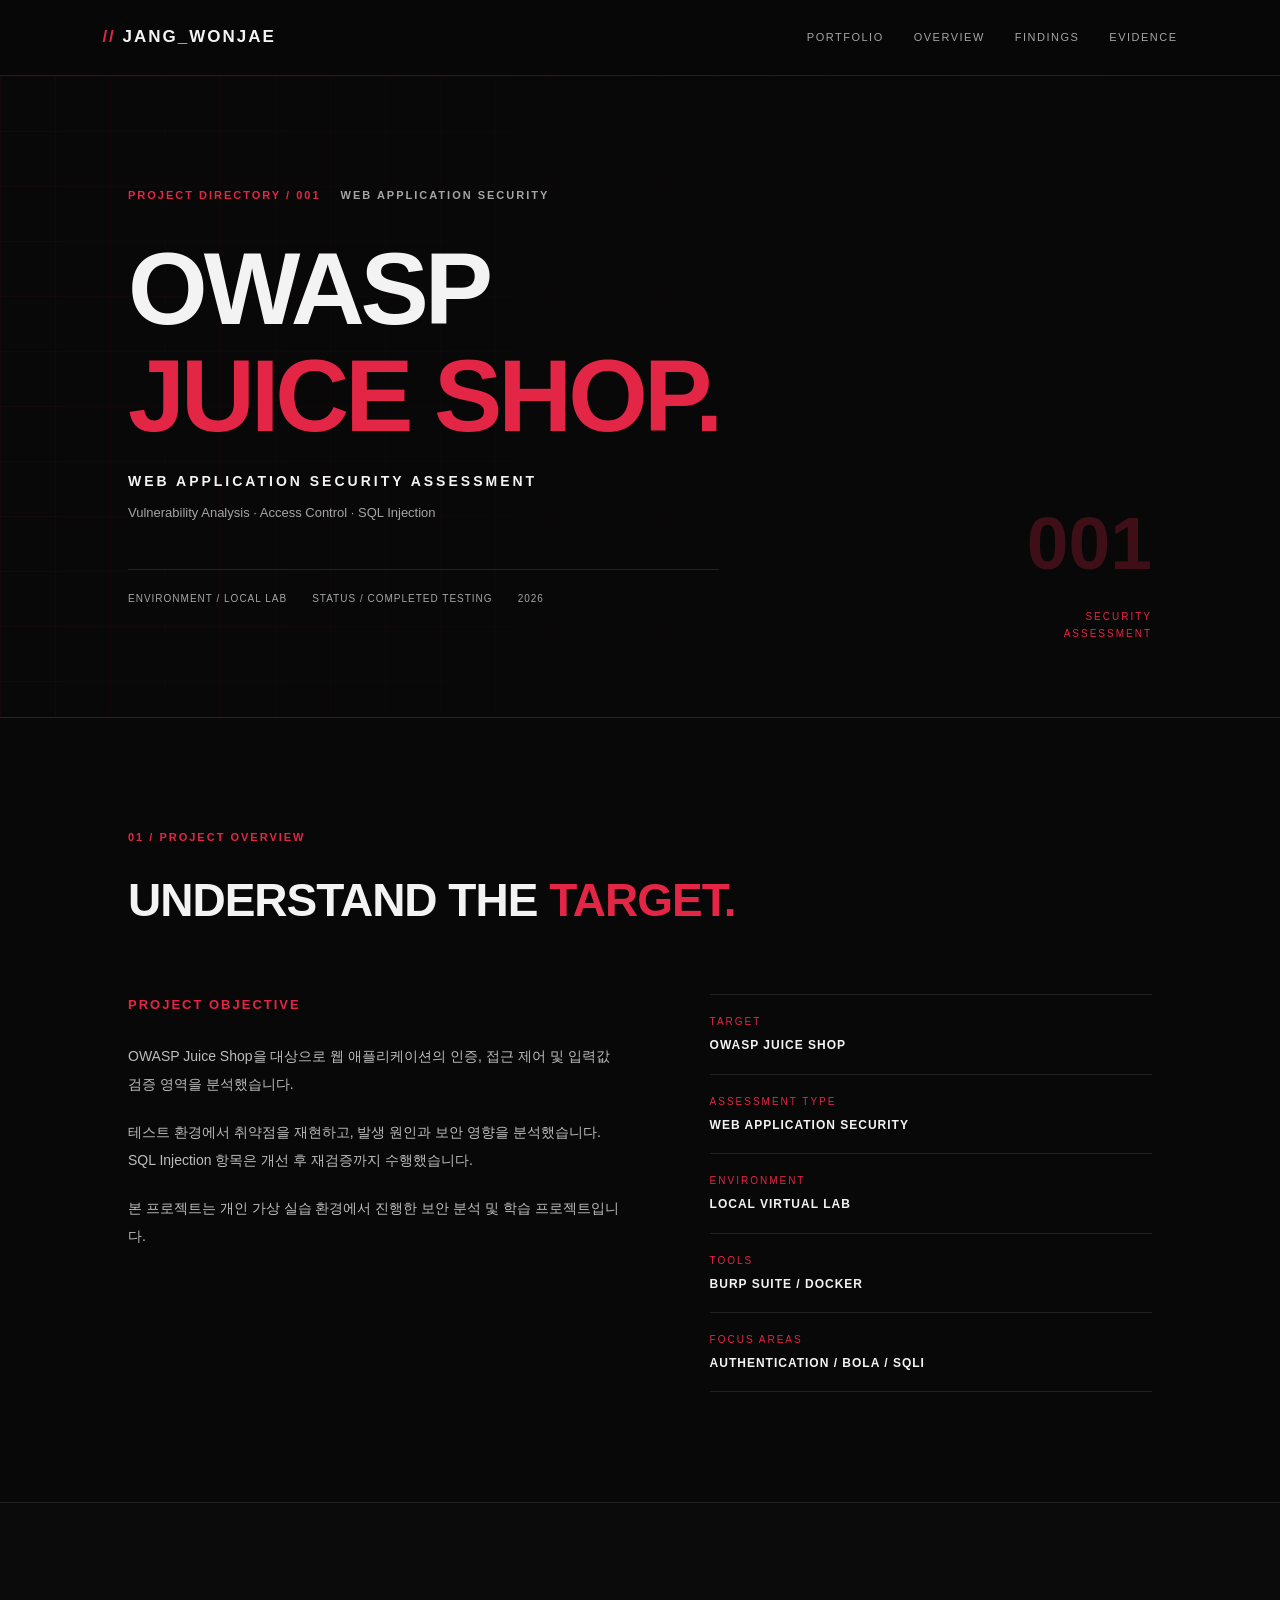
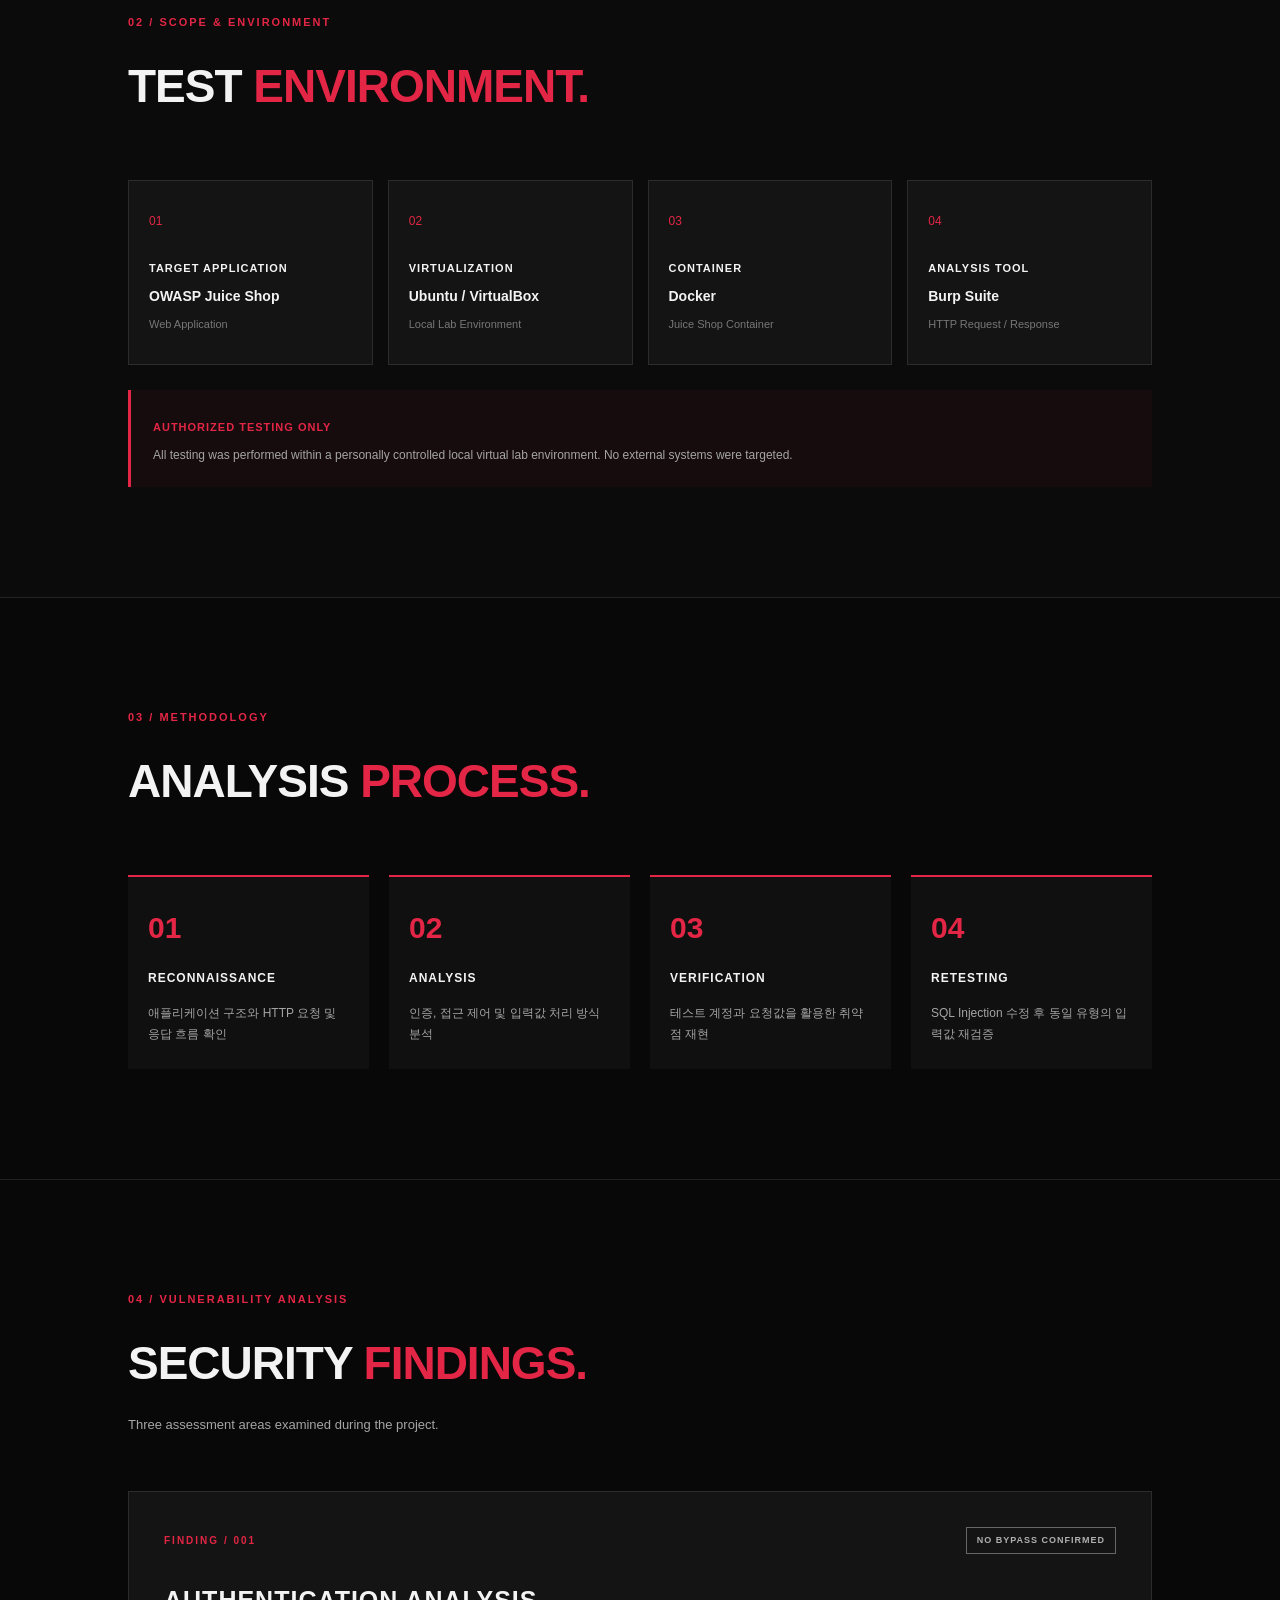
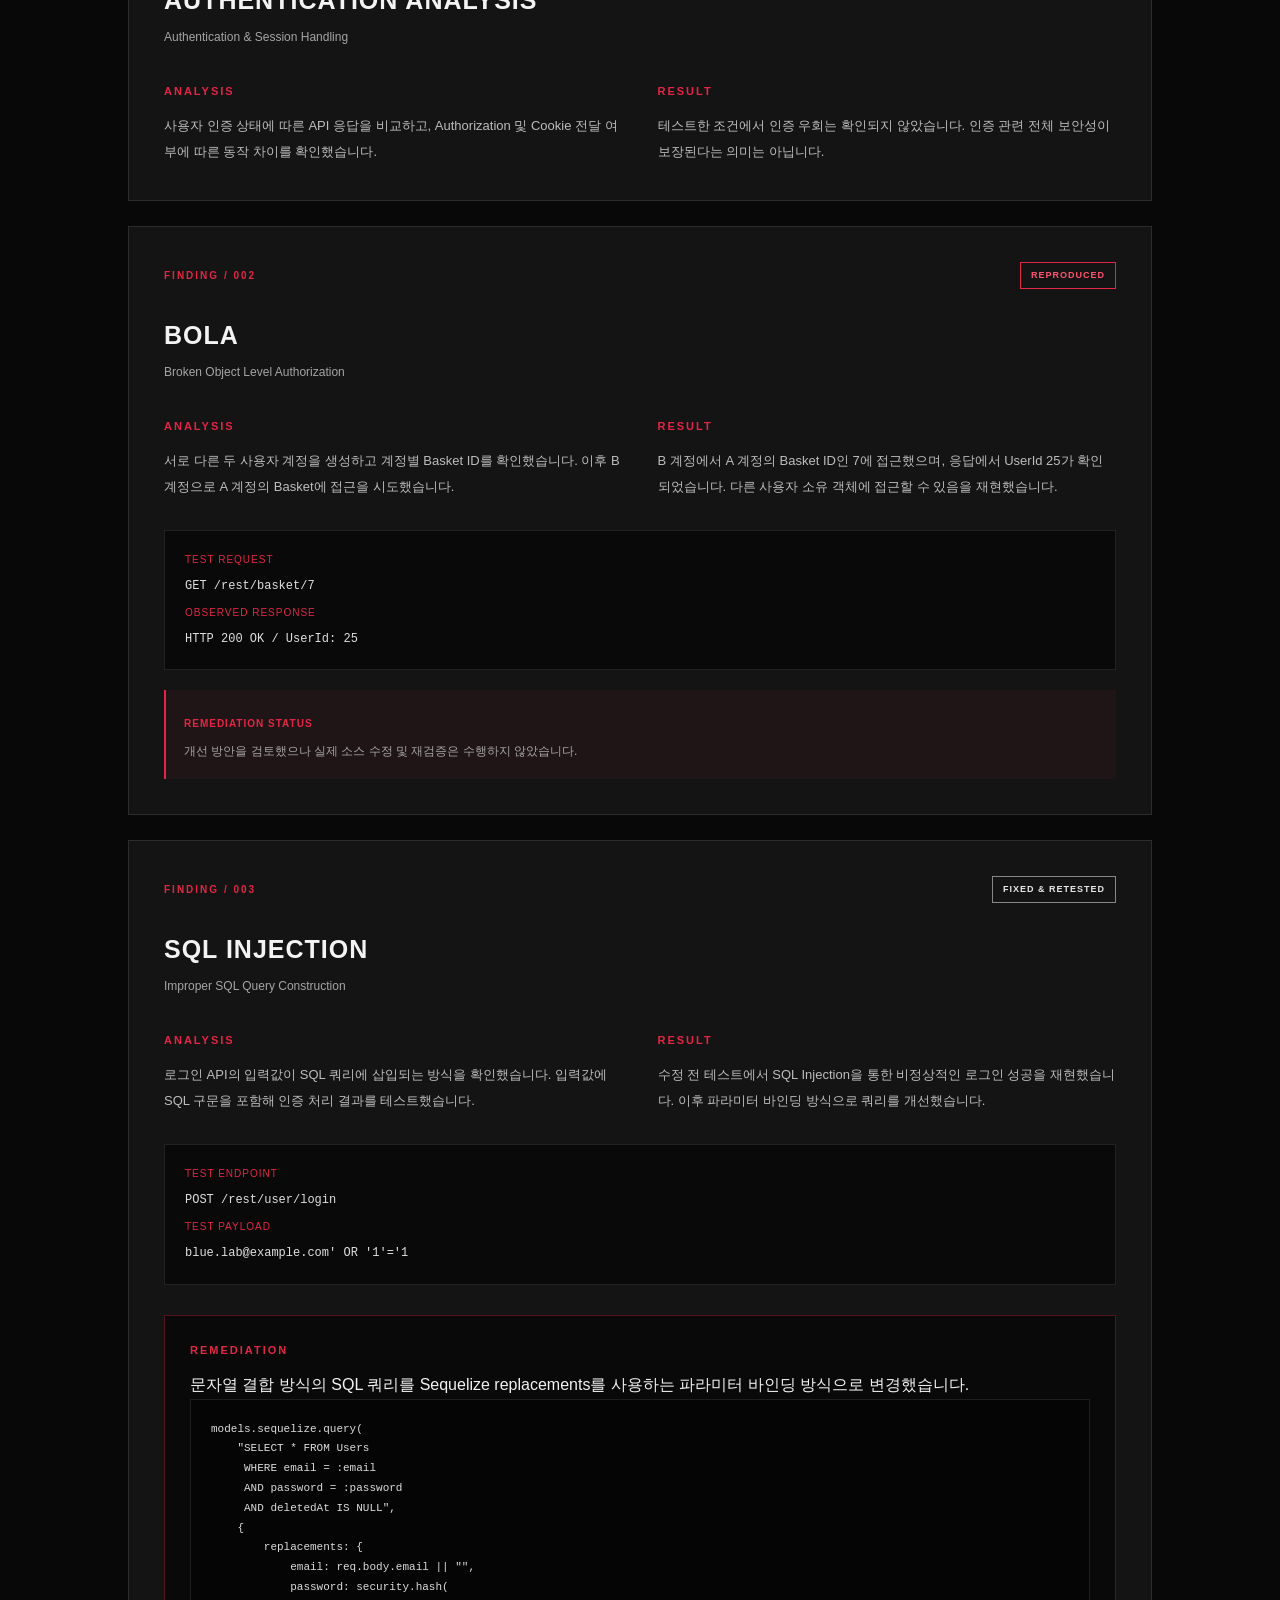
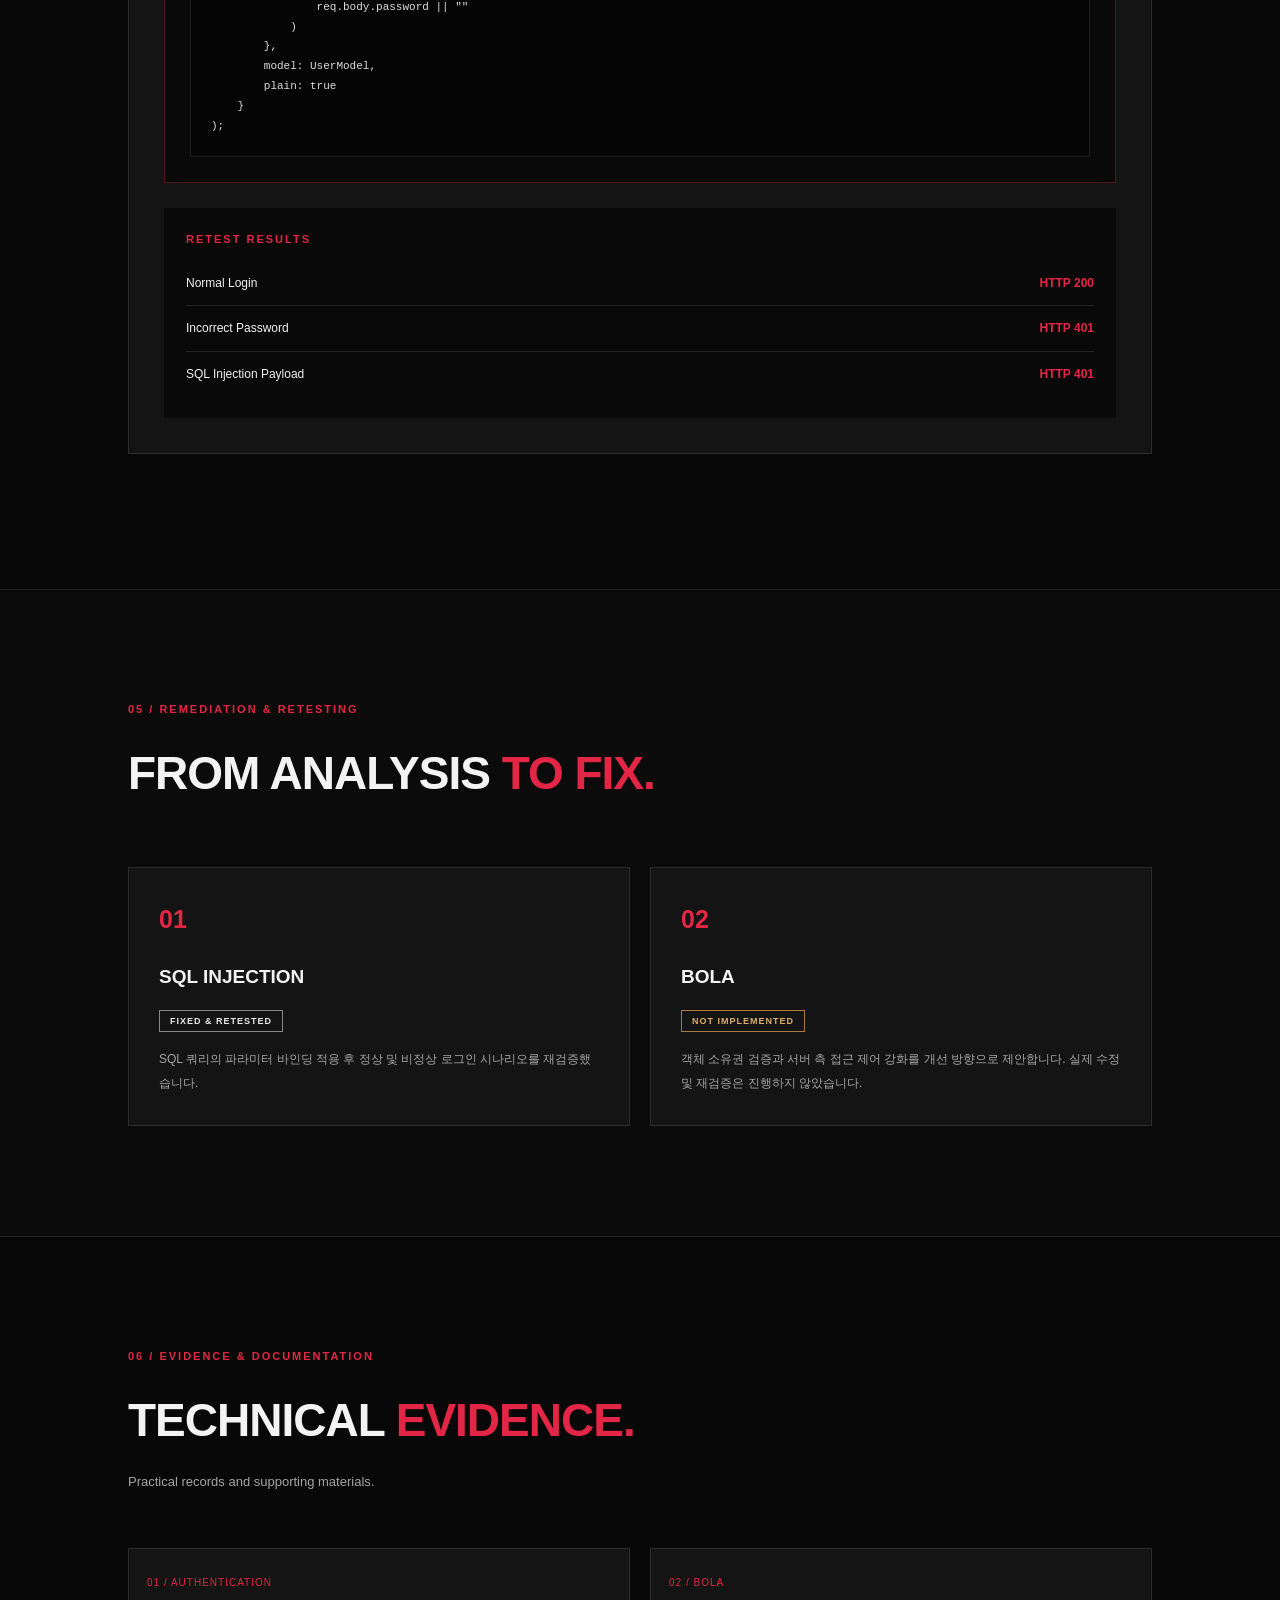
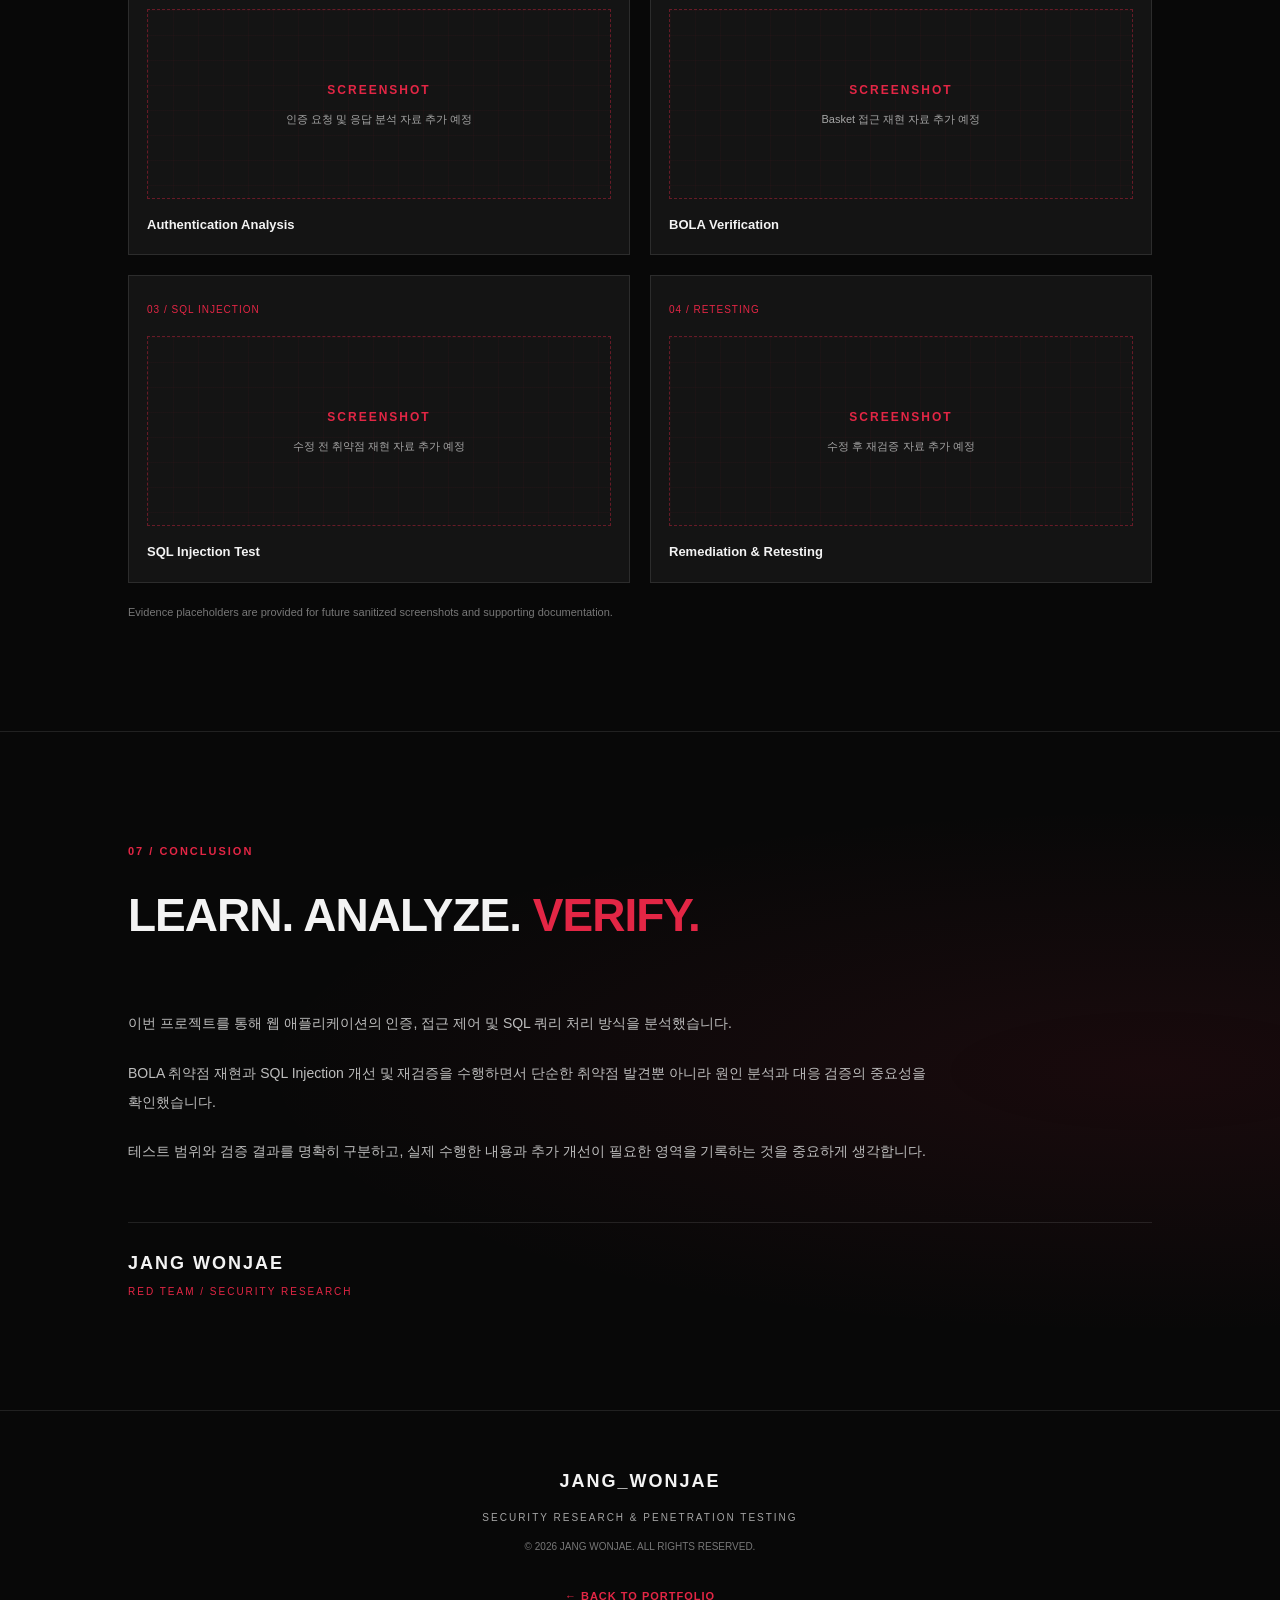
==== docs/projects/juice-shop/index.html @ c779caa0 "URL Edit" ====
<!DOCTYPE html>
<html lang="ko">
<head>
    <meta charset="UTF-8">
    <meta name="viewport" content="width=device-width, initial-scale=1.0">

    <meta name="description" content="OWASP Juice Shop Web Application Security Assessment - Jang Wonjae">
    <meta name="theme-color" content="#080808">

    <title>OWASP JUICE SHOP | PROJECT DETAILS</title>

    <link rel="stylesheet" href="style.css">
</head>

<body>

    <header class="project-header">
        <a href="../../index.html" class="logo">
            JANG_WONJAE
        </a>

        <nav class="project-nav">
            <a href="../../index.html">PORTFOLIO</a>
            <a href="#overview">OVERVIEW</a>
            <a href="#findings">FINDINGS</a>
            <a href="#evidence">EVIDENCE</a>
        </nav>
    </header>


    <main>

        <section class="project-hero">

            <div class="hero-background-grid"></div>

            <div class="project-hero-content">

                <p class="eyebrow">
                    PROJECT DIRECTORY / 001
                    <span>WEB APPLICATION SECURITY</span>
                </p>

                <h1>
                    OWASP<br>
                    <span>JUICE SHOP.</span>
                </h1>

                <p class="hero-description">
                    WEB APPLICATION SECURITY ASSESSMENT
                </p>

                <p class="hero-subdescription">
                    Vulnerability Analysis · Access Control · SQL Injection
                </p>

                <div class="hero-meta">
                    <span>ENVIRONMENT / LOCAL LAB</span>
                    <span>STATUS / COMPLETED TESTING</span>
                    <span>2026</span>
                </div>

            </div>

            <div class="hero-index">
                <span>001</span>
                <p>SECURITY<br>ASSESSMENT</p>
            </div>

        </section>

        <section id="overview" class="section">

            <div class="section-heading">
                <p class="section-label">01 / PROJECT OVERVIEW</p>
                <h2>
                    UNDERSTAND THE <span>TARGET.</span>
                </h2>
            </div>

            <div class="overview-layout">

                <div class="overview-description">

                    <h3>PROJECT OBJECTIVE</h3>

                    <p>
                        OWASP Juice Shop을 대상으로 웹 애플리케이션의
                        인증, 접근 제어 및 입력값 검증 영역을 분석했습니다.
                    </p>

                    <p>
                        테스트 환경에서 취약점을 재현하고,
                        발생 원인과 보안 영향을 분석했습니다.
                        SQL Injection 항목은 개선 후 재검증까지 수행했습니다.
                    </p>

                    <p>
                        본 프로젝트는 개인 가상 실습 환경에서 진행한
                        보안 분석 및 학습 프로젝트입니다.
                    </p>

                </div>


                <div class="overview-info">

                    <div class="info-item">
                        <span>TARGET</span>
                        <strong>OWASP JUICE SHOP</strong>
                    </div>

                    <div class="info-item">
                        <span>ASSESSMENT TYPE</span>
                        <strong>WEB APPLICATION SECURITY</strong>
                    </div>

                    <div class="info-item">
                        <span>ENVIRONMENT</span>
                        <strong>LOCAL VIRTUAL LAB</strong>
                    </div>

                    <div class="info-item">
                        <span>TOOLS</span>
                        <strong>BURP SUITE / DOCKER</strong>
                    </div>

                    <div class="info-item">
                        <span>FOCUS AREAS</span>
                        <strong>AUTHENTICATION / BOLA / SQLI</strong>
                    </div>

                </div>

            </div>

        </section>

        <section class="section scope-section">

            <div class="section-heading">
                <p class="section-label">02 / SCOPE & ENVIRONMENT</p>
                <h2>
                    TEST <span>ENVIRONMENT.</span>
                </h2>
            </div>

            <div class="environment-grid">

                <article class="environment-card">
                    <span class="card-number">01</span>
                    <h3>TARGET APPLICATION</h3>
                    <p>OWASP Juice Shop</p>
                    <span class="card-detail">Web Application</span>
                </article>

                <article class="environment-card">
                    <span class="card-number">02</span>
                    <h3>VIRTUALIZATION</h3>
                    <p>Ubuntu / VirtualBox</p>
                    <span class="card-detail">Local Lab Environment</span>
                </article>

                <article class="environment-card">
                    <span class="card-number">03</span>
                    <h3>CONTAINER</h3>
                    <p>Docker</p>
                    <span class="card-detail">Juice Shop Container</span>
                </article>

                <article class="environment-card">
                    <span class="card-number">04</span>
                    <h3>ANALYSIS TOOL</h3>
                    <p>Burp Suite</p>
                    <span class="card-detail">HTTP Request / Response</span>
                </article>

            </div>

            <div class="scope-notice">
                <span>AUTHORIZED TESTING ONLY</span>
                <p>
                    All testing was performed within a personally controlled
                    local virtual lab environment. No external systems were targeted.
                </p>
            </div>

        </section>

        <section class="section methodology-section">

            <div class="section-heading">
                <p class="section-label">03 / METHODOLOGY</p>
                <h2>
                    ANALYSIS <span>PROCESS.</span>
                </h2>
            </div>

            <div class="methodology-flow">

                <article class="method-step">
                    <span>01</span>
                    <h3>RECONNAISSANCE</h3>
                    <p>
                        애플리케이션 구조와 HTTP 요청 및 응답 흐름 확인
                    </p>
                </article>

                <article class="method-step">
                    <span>02</span>
                    <h3>ANALYSIS</h3>
                    <p>
                        인증, 접근 제어 및 입력값 처리 방식 분석
                    </p>
                </article>

                <article class="method-step">
                    <span>03</span>
                    <h3>VERIFICATION</h3>
                    <p>
                        테스트 계정과 요청값을 활용한 취약점 재현
                    </p>
                </article>

                <article class="method-step">
                    <span>04</span>
                    <h3>RETESTING</h3>
                    <p>
                        SQL Injection 수정 후 동일 유형의 입력값 재검증
                    </p>
                </article>

            </div>

        </section>

        <section id="findings" class="section findings-section">

            <div class="section-heading">
                <p class="section-label">04 / VULNERABILITY ANALYSIS</p>
                <h2>
                    SECURITY <span>FINDINGS.</span>
                </h2>

                <p>
                    Three assessment areas examined during the project.
                </p>
            </div>

            <article class="finding-card">

                <div class="finding-top">
                    <span class="finding-number">FINDING / 001</span>
                    <span class="status status-verified">
                        NO BYPASS CONFIRMED
                    </span>
                </div>

                <h3>AUTHENTICATION ANALYSIS</h3>

                <p class="finding-subtitle">
                    Authentication & Session Handling
                </p>

                <div class="finding-content">

                    <div>
                        <h4>ANALYSIS</h4>
                        <p>
                            사용자 인증 상태에 따른 API 응답을 비교하고,
                            Authorization 및 Cookie 전달 여부에 따른
                            동작 차이를 확인했습니다.
                        </p>
                    </div>

                    <div>
                        <h4>RESULT</h4>
                        <p>
                            테스트한 조건에서 인증 우회는 확인되지 않았습니다.
                            인증 관련 전체 보안성이 보장된다는 의미는 아닙니다.
                        </p>
                    </div>

                </div>

            </article>

            <article class="finding-card">

                <div class="finding-top">
                    <span class="finding-number">FINDING / 002</span>
                    <span class="status status-confirmed">
                        REPRODUCED
                    </span>
                </div>

                <h3>BOLA</h3>

                <p class="finding-subtitle">
                    Broken Object Level Authorization
                </p>

                <div class="finding-content">

                    <div>
                        <h4>ANALYSIS</h4>
                        <p>
                            서로 다른 두 사용자 계정을 생성하고
                            계정별 Basket ID를 확인했습니다.
                            이후 B 계정으로 A 계정의 Basket에 접근을 시도했습니다.
                        </p>
                    </div>

                    <div>
                        <h4>RESULT</h4>
                        <p>
                            B 계정에서 A 계정의 Basket ID인 7에 접근했으며,
                            응답에서 UserId 25가 확인되었습니다.
                            다른 사용자 소유 객체에 접근할 수 있음을 재현했습니다.
                        </p>
                    </div>

                </div>

                <div class="technical-detail">
                    <span>TEST REQUEST</span>
                    <code>GET /rest/basket/7</code>

                    <span>OBSERVED RESPONSE</span>
                    <code>HTTP 200 OK / UserId: 25</code>
                </div>

                <div class="finding-note">
                    <strong>REMEDIATION STATUS</strong>
                    <p>
                        개선 방안을 검토했으나 실제 소스 수정 및 재검증은
                        수행하지 않았습니다.
                    </p>
                </div>

            </article>

            <article class="finding-card">

                <div class="finding-top">
                    <span class="finding-number">FINDING / 003</span>
                    <span class="status status-fixed">
                        FIXED & RETESTED
                    </span>
                </div>

                <h3>SQL INJECTION</h3>

                <p class="finding-subtitle">
                    Improper SQL Query Construction
                </p>

                <div class="finding-content">

                    <div>
                        <h4>ANALYSIS</h4>
                        <p>
                            로그인 API의 입력값이 SQL 쿼리에 삽입되는
                            방식을 확인했습니다.
                            입력값에 SQL 구문을 포함해 인증 처리 결과를 테스트했습니다.
                        </p>
                    </div>

                    <div>
                        <h4>RESULT</h4>
                        <p>
                            수정 전 테스트에서 SQL Injection을 통한
                            비정상적인 로그인 성공을 재현했습니다.
                            이후 파라미터 바인딩 방식으로 쿼리를 개선했습니다.
                        </p>
                    </div>

                </div>

                <div class="technical-detail">
                    <span>TEST ENDPOINT</span>
                    <code>POST /rest/user/login</code>

                    <span>TEST PAYLOAD</span>
                    <code>blue.lab@example.com' OR '1'='1</code>
                </div>

                <div class="remediation-block">

                    <h4>REMEDIATION</h4>

                    <p>
                        문자열 결합 방식의 SQL 쿼리를
                        Sequelize replacements를 사용하는
                        파라미터 바인딩 방식으로 변경했습니다.
                    </p>

                    <pre><code>models.sequelize.query(
    "SELECT * FROM Users
     WHERE email = :email
     AND password = :password
     AND deletedAt IS NULL",
    {
        replacements: {
            email: req.body.email || "",
            password: security.hash(
                req.body.password || ""
            )
        },
        model: UserModel,
        plain: true
    }
);</code></pre>

                </div>

                <div class="retest-results">

                    <h4>RETEST RESULTS</h4>

                    <div class="result-row">
                        <span>Normal Login</span>
                        <strong>HTTP 200</strong>
                    </div>

                    <div class="result-row">
                        <span>Incorrect Password</span>
                        <strong>HTTP 401</strong>
                    </div>

                    <div class="result-row">
                        <span>SQL Injection Payload</span>
                        <strong>HTTP 401</strong>
                    </div>

                </div>

            </article>

        </section>

        <section class="section remediation-section">

            <div class="section-heading">
                <p class="section-label">05 / REMEDIATION & RETESTING</p>
                <h2>
                    FROM ANALYSIS <span>TO FIX.</span>
                </h2>
            </div>

            <div class="remediation-grid">

                <div class="remediation-item">
                    <span class="remediation-index">01</span>
                    <h3>SQL INJECTION</h3>
                    <span class="status status-fixed">
                        FIXED & RETESTED
                    </span>
                    <p>
                        SQL 쿼리의 파라미터 바인딩 적용 후
                        정상 및 비정상 로그인 시나리오를 재검증했습니다.
                    </p>
                </div>

                <div class="remediation-item">
                    <span class="remediation-index">02</span>
                    <h3>BOLA</h3>
                    <span class="status status-pending">
                        NOT IMPLEMENTED
                    </span>
                    <p>
                        객체 소유권 검증과 서버 측 접근 제어 강화를
                        개선 방향으로 제안합니다.
                        실제 수정 및 재검증은 진행하지 않았습니다.
                    </p>
                </div>

            </div>

        </section>

        <section id="evidence" class="section evidence-section">

            <div class="section-heading">
                <p class="section-label">06 / EVIDENCE & DOCUMENTATION</p>
                <h2>
                    TECHNICAL <span>EVIDENCE.</span>
                </h2>

                <p>
                    Practical records and supporting materials.
                </p>
            </div>

            <div class="evidence-grid">

                <article class="evidence-card">
                    <span>01 / AUTHENTICATION</span>
                    <div class="evidence-placeholder">
                        <span>SCREENSHOT</span>
                        <p>인증 요청 및 응답 분석 자료 추가 예정</p>
                    </div>
                    <h3>Authentication Analysis</h3>
                </article>

                <article class="evidence-card">
                    <span>02 / BOLA</span>
                    <div class="evidence-placeholder">
                        <span>SCREENSHOT</span>
                        <p>Basket 접근 재현 자료 추가 예정</p>
                    </div>
                    <h3>BOLA Verification</h3>
                </article>

                <article class="evidence-card">
                    <span>03 / SQL INJECTION</span>
                    <div class="evidence-placeholder">
                        <span>SCREENSHOT</span>
                        <p>수정 전 취약점 재현 자료 추가 예정</p>
                    </div>
                    <h3>SQL Injection Test</h3>
                </article>

                <article class="evidence-card">
                    <span>04 / RETESTING</span>
                    <div class="evidence-placeholder">
                        <span>SCREENSHOT</span>
                        <p>수정 후 재검증 자료 추가 예정</p>
                    </div>
                    <h3>Remediation & Retesting</h3>
                </article>

            </div>

            <p class="evidence-disclaimer">
                Evidence placeholders are provided for future sanitized
                screenshots and supporting documentation.
            </p>

        </section>

        <section class="section conclusion-section">

            <div class="section-heading">
                <p class="section-label">07 / CONCLUSION</p>
                <h2>
                    LEARN. ANALYZE. <span>VERIFY.</span>
                </h2>
            </div>

            <div class="conclusion-content">

                <p>
                    이번 프로젝트를 통해 웹 애플리케이션의 인증,
                    접근 제어 및 SQL 쿼리 처리 방식을 분석했습니다.
                </p>

                <p>
                    BOLA 취약점 재현과 SQL Injection 개선 및 재검증을
                    수행하면서 단순한 취약점 발견뿐 아니라
                    원인 분석과 대응 검증의 중요성을 확인했습니다.
                </p>

                <p>
                    테스트 범위와 검증 결과를 명확히 구분하고,
                    실제 수행한 내용과 추가 개선이 필요한 영역을
                    기록하는 것을 중요하게 생각합니다.
                </p>

            </div>

            <div class="conclusion-signature">
                <span>JANG WONJAE</span>
                <p>RED TEAM / SECURITY RESEARCH</p>
            </div>

        </section>

    </main>


    <footer class="project-footer">

        <a href="../../index.html" class="footer-logo">
            JANG_WONJAE
        </a>

        <p>
            SECURITY RESEARCH & PENETRATION TESTING
        </p>

        <span>
            © 2026 JANG WONJAE. ALL RIGHTS RESERVED.
        </span>

        <a href="../../index.html" class="back-link">
            ← BACK TO PORTFOLIO
        </a>

    </footer>

</body>
</html>
---- docs/projects/juice-shop/style.css ----
:root {
    --bg: #080808;
    --bg-soft: #101010;
    --bg-card: #141414;
    --red: #e32645;
    --red-dark: #94172d;
    --white: #f3f3f3;
    --silver: #a5a5a5;
    --muted: #777;
    --border: rgba(255,255,255,0.10);
    --red-border: rgba(227,38,69,0.35);
}

* {
    margin: 0;
    padding: 0;
    box-sizing: border-box;
}

html {
    scroll-behavior: smooth;
    scroll-padding-top: 90px;
}

body {
    background: var(--bg);
    color: var(--white);
    font-family: Arial, "Noto Sans KR", sans-serif;
    line-height: 1.7;
}

a {
    color: inherit;
    text-decoration: none;
}

::selection {
    background: var(--red);
    color: white;
}

.project-header {
    height: 76px;
    padding: 0 8%;
    display: flex;
    align-items: center;
    justify-content: space-between;
    background: rgba(8,8,8,0.95);
    border-bottom: 1px solid var(--border);
    position: sticky;
    top: 0;
    z-index: 100;
    backdrop-filter: blur(12px);
}

.logo,
.footer-logo {
    font-size: 17px;
    font-weight: 800;
    letter-spacing: 2px;
}

.logo::before {
    content: "// ";
    color: var(--red);
}

.project-nav {
    display: flex;
    gap: 30px;
}

.project-nav a {
    color: var(--silver);
    font-size: 11px;
    letter-spacing: 1.5px;
    transition: 0.3s;
}

.project-nav a:hover {
    color: var(--red);
}

.project-hero {
    min-height: 570px;
    padding: 110px 10%;
    position: relative;
    overflow: hidden;
    display: flex;
    align-items: center;
    border-bottom: 1px solid var(--red-border);
}

.hero-background-grid {
    position: absolute;
    inset: 0;
    background-image:
        linear-gradient(rgba(227,38,69,0.045) 1px, transparent 1px),
        linear-gradient(90deg, rgba(227,38,69,0.045) 1px, transparent 1px);
    background-size: 55px 55px;
    mask-image: linear-gradient(to right, black, transparent 90%);
}

.project-hero-content {
    position: relative;
    z-index: 2;
    max-width: 850px;
}

.eyebrow,
.section-label {
    color: var(--red);
    font-size: 11px;
    font-weight: 700;
    letter-spacing: 2px;
}

.eyebrow span {
    margin-left: 15px;
    color: var(--silver);
}

.project-hero h1 {
    font-size: clamp(52px, 8vw, 105px);
    line-height: 1.05;
    letter-spacing: -4px;
    margin: 30px 0 20px;
}

.project-hero h1 span,
.section-heading h2 span {
    color: var(--red);
}

.hero-description {
    font-size: 14px;
    letter-spacing: 3px;
    font-weight: 700;
}

.hero-subdescription {
    color: var(--silver);
    font-size: 13px;
    margin-top: 8px;
}

.hero-meta {
    display: flex;
    flex-wrap: wrap;
    gap: 25px;
    margin-top: 45px;
    padding-top: 20px;
    border-top: 1px solid var(--border);
}

.hero-meta span {
    color: var(--silver);
    font-size: 10px;
    letter-spacing: 1px;
}

.hero-index {
    position: absolute;
    right: 10%;
    bottom: 75px;
    text-align: right;
    color: var(--red);
}

.hero-index span {
    font-size: 75px;
    font-weight: 800;
    opacity: 0.25;
}

.hero-index p {
    font-size: 10px;
    letter-spacing: 2px;
}

.section {
    padding: 110px 10%;
    border-bottom: 1px solid var(--border);
}

.section-heading {
    margin-bottom: 55px;
}

.section-heading h2 {
    font-size: clamp(30px, 4vw, 46px);
    letter-spacing: -1px;
    margin-top: 15px;
}

.section-heading > p:last-child {
    color: var(--silver);
    font-size: 13px;
    margin-top: 12px;
}

.overview-layout {
    display: grid;
    grid-template-columns: 1fr 0.9fr;
    gap: 90px;
}

.overview-description h3 {
    color: var(--red);
    font-size: 13px;
    letter-spacing: 2px;
    margin-bottom: 25px;
}

.overview-description p {
    color: #bdbdbd;
    font-size: 14px;
    margin-bottom: 20px;
    line-height: 2;
}

.overview-info {
    border-top: 1px solid var(--border);
}

.info-item {
    padding: 18px 0;
    border-bottom: 1px solid var(--border);
    display: flex;
    flex-direction: column;
    gap: 5px;
}

.info-item span {
    color: var(--red);
    font-size: 10px;
    letter-spacing: 2px;
}

.info-item strong {
    font-size: 12px;
    letter-spacing: 1px;
}

/* ENVIRONMENT */

.scope-section {
    background: #0b0b0b;
}

.environment-grid {
    display: grid;
    grid-template-columns: repeat(4, 1fr);
    gap: 15px;
}

.environment-card {
    background: var(--bg-card);
    border: 1px solid var(--border);
    padding: 25px 20px;
    min-height: 185px;
    transition: 0.3s;
}

.environment-card:hover {
    border-color: var(--red);
    transform: translateY(-5px);
}

.card-number {
    color: var(--red);
    font-size: 12px;
}

.environment-card h3 {
    font-size: 11px;
    letter-spacing: 1px;
    margin: 25px 0 8px;
}

.environment-card p {
    font-size: 14px;
    font-weight: 700;
}

.card-detail {
    color: var(--muted);
    font-size: 11px;
}

.scope-notice {
    margin-top: 25px;
    padding: 22px;
    border-left: 3px solid var(--red);
    background: rgba(227,38,69,0.05);
}

.scope-notice span {
    color: var(--red);
    font-size: 11px;
    font-weight: 700;
    letter-spacing: 1px;
}

.scope-notice p {
    color: var(--silver);
    font-size: 12px;
    margin-top: 5px;
}

.methodology-flow {
    display: grid;
    grid-template-columns: repeat(4, 1fr);
    gap: 20px;
}

.method-step {
    padding: 25px 20px;
    border-top: 2px solid var(--red);
    background: var(--bg-soft);
}

.method-step > span {
    color: var(--red);
    font-size: 30px;
    font-weight: 800;
}

.method-step h3 {
    font-size: 12px;
    letter-spacing: 1px;
    margin: 15px 0;
}

.method-step p {
    color: var(--silver);
    font-size: 12px;
}

.finding-card {
    padding: 35px;
    margin-bottom: 25px;
    background: var(--bg-card);
    border: 1px solid var(--border);
    transition: 0.3s;
}

.finding-card:hover {
    border-color: var(--red-border);
}

.finding-top {
    display: flex;
    justify-content: space-between;
    align-items: center;
    flex-wrap: wrap;
    gap: 12px;
}

.finding-number {
    color: var(--red);
    font-size: 10px;
    letter-spacing: 2px;
    font-weight: 700;
}

.status {
    font-size: 9px;
    font-weight: 700;
    padding: 5px 10px;
    border: 1px solid;
    letter-spacing: 1px;
}

.status-verified {
    color: #b0b0b0;
    border-color: #666;
}

.status-confirmed {
    color: #ff536d;
    border-color: var(--red);
}

.status-fixed {
    color: #e7e7e7;
    border-color: #888;
}

.status-pending {
    color: #e0ad67;
    border-color: #a77b3d;
}

.finding-card h3 {
    font-size: 25px;
    margin-top: 25px;
    letter-spacing: 1px;
}

.finding-subtitle {
    color: var(--silver);
    font-size: 12px;
    margin-top: 5px;
}

.finding-content {
    display: grid;
    grid-template-columns: 1fr 1fr;
    gap: 35px;
    margin-top: 35px;
}

.finding-content h4,
.remediation-block h4,
.retest-results h4 {
    color: var(--red);
    font-size: 11px;
    letter-spacing: 2px;
    margin-bottom: 12px;
}

.finding-content p {
    color: #bdbdbd;
    font-size: 13px;
    line-height: 2;
}

.technical-detail {
    margin-top: 30px;
    padding: 20px;
    background: #090909;
    border: 1px solid var(--border);
    display: grid;
    gap: 8px;
}

.technical-detail span {
    color: var(--red);
    font-size: 10px;
    letter-spacing: 1px;
}

.technical-detail code {
    color: #e0e0e0;
    font-size: 12px;
    overflow-wrap: anywhere;
}

.finding-note {
    margin-top: 20px;
    padding: 18px;
    border-left: 2px solid var(--red);
    background: rgba(227,38,69,0.05);
}

.finding-note strong {
    color: var(--red);
    font-size: 10px;
    letter-spacing: 1px;
}

.finding-note p {
    color: var(--silver);
    font-size: 12px;
    margin-top: 5px;
}

/* REMEDIATION */

.remediation-section {
    background: #0b0b0b;
}

.remediation-grid {
    display: grid;
    grid-template-columns: 1fr 1fr;
    gap: 20px;
}

.remediation-item {
    padding: 30px;
    background: var(--bg-card);
    border: 1px solid var(--border);
}

.remediation-index {
    color: var(--red);
    font-size: 25px;
    font-weight: 800;
}

.remediation-item h3 {
    font-size: 19px;
    margin: 20px 0 12px;
}

.remediation-item p {
    color: var(--silver);
    font-size: 12px;
    margin-top: 15px;
    line-height: 2;
}

.remediation-block {
    margin-top: 30px;
    padding: 25px;
    background: #090909;
    border: 1px solid var(--red-border);
}

.remediation-block pre {
    padding: 20px;
    overflow-x: auto;
    background: #050505;
    border: 1px solid var(--border);
    color: #ddd;
    font-size: 11px;
    line-height: 1.8;
}

.retest-results {
    margin-top: 25px;
    padding: 22px;
    background: #090909;
}

.result-row {
    display: flex;
    justify-content: space-between;
    padding: 12px 0;
    border-bottom: 1px solid var(--border);
    font-size: 12px;
}

.result-row:last-child {
    border-bottom: none;
}

.result-row strong {
    color: var(--red);
}

.evidence-grid {
    display: grid;
    grid-template-columns: repeat(2, 1fr);
    gap: 20px;
}

.evidence-card {
    padding: 18px;
    background: var(--bg-card);
    border: 1px solid var(--border);
}

.evidence-card > span {
    color: var(--red);
    font-size: 10px;
    letter-spacing: 1px;
}

.evidence-placeholder {
    min-height: 190px;
    margin: 15px 0;
    border: 1px dashed rgba(227,38,69,0.4);
    background:
        linear-gradient(rgba(227,38,69,0.035) 1px, transparent 1px),
        linear-gradient(90deg, rgba(227,38,69,0.035) 1px, transparent 1px);
    background-size: 25px 25px;
    display: flex;
    flex-direction: column;
    justify-content: center;
    align-items: center;
    text-align: center;
}

.evidence-placeholder span {
    color: var(--red);
    font-size: 12px;
    font-weight: 800;
    letter-spacing: 2px;
}

.evidence-placeholder p {
    color: var(--silver);
    font-size: 11px;
    margin-top: 10px;
}

.evidence-card h3 {
    font-size: 13px;
}

.evidence-disclaimer {
    color: var(--muted);
    font-size: 11px;
    margin-top: 20px;
}

.conclusion-section {
    background:
        radial-gradient(ellipse at 90% 50%, rgba(227,38,69,0.08), transparent 55%),
        var(--bg);
}

.conclusion-content {
    max-width: 800px;
}

.conclusion-content p {
    color: #bdbdbd;
    font-size: 14px;
    line-height: 2.1;
    margin-bottom: 20px;
}

.conclusion-signature {
    margin-top: 55px;
    padding-top: 25px;
    border-top: 1px solid var(--border);
}

.conclusion-signature span {
    font-size: 18px;
    font-weight: 800;
    letter-spacing: 2px;
}

.conclusion-signature p {
    color: var(--red);
    font-size: 10px;
    letter-spacing: 2px;
    margin-top: 5px;
}

.project-footer {
    padding: 55px 10%;
    display: flex;
    flex-direction: column;
    align-items: center;
    text-align: center;
    gap: 12px;
}

.footer-logo {
    font-size: 18px;
}

.project-footer > p {
    color: var(--silver);
    font-size: 10px;
    letter-spacing: 2px;
}

.project-footer > span {
    color: var(--muted);
    font-size: 10px;
}

.back-link {
    color: var(--red);
    font-size: 11px;
    font-weight: 700;
    letter-spacing: 1px;
    margin-top: 20px;
    transition: 0.3s;
}

.back-link:hover {
    letter-spacing: 2px;
}

@media (max-width: 900px) {

    .section {
        padding: 85px 6%;
    }

    .project-header {
        padding: 0 6%;
    }

    .project-nav {
        gap: 15px;
    }

    .overview-layout {
        grid-template-columns: 1fr;
        gap: 40px;
    }

    .environment-grid,
    .methodology-flow {
        grid-template-columns: repeat(2, 1fr);
    }

    .project-hero {
        padding: 100px 7%;
    }

    .hero-index {
        right: 7%;
    }

}

@media (max-width: 600px) {

    .project-header {
        height: auto;
        min-height: 70px;
        padding: 15px 5%;
        flex-direction: column;
        gap: 12px;
    }

    .project-nav {
        width: 100%;
        justify-content: center;
        gap: 15px;
        flex-wrap: wrap;
    }

    .project-nav a {
        font-size: 9px;
    }

    .project-hero {
        min-height: 490px;
        padding: 80px 7%;
    }

    .project-hero h1 {
        font-size: 55px;
        letter-spacing: -2px;
    }

    .eyebrow {
        font-size: 9px;
    }

    .eyebrow span {
        display: block;
        margin: 5px 0 0;
    }

    .hero-meta {
        flex-direction: column;
        gap: 8px;
    }

    .hero-index {
        display: none;
    }

    .section {
        padding: 75px 6%;
    }

    .section-heading h2 {
        font-size: 29px;
    }

    .environment-grid,
    .methodology-flow,
    .finding-content,
    .remediation-grid,
    .evidence-grid {
        grid-template-columns: 1fr;
    }

    .finding-card {
        padding: 22px;
    }

    .finding-card h3 {
        font-size: 21px;
    }

    .technical-detail {
        padding: 15px;
    }

    .remediation-block {
        padding: 15px;
    }

    .remediation-block pre {
        font-size: 10px;
        padding: 12px;
    }

    .project-footer {
        padding: 45px 6%;
    }

}
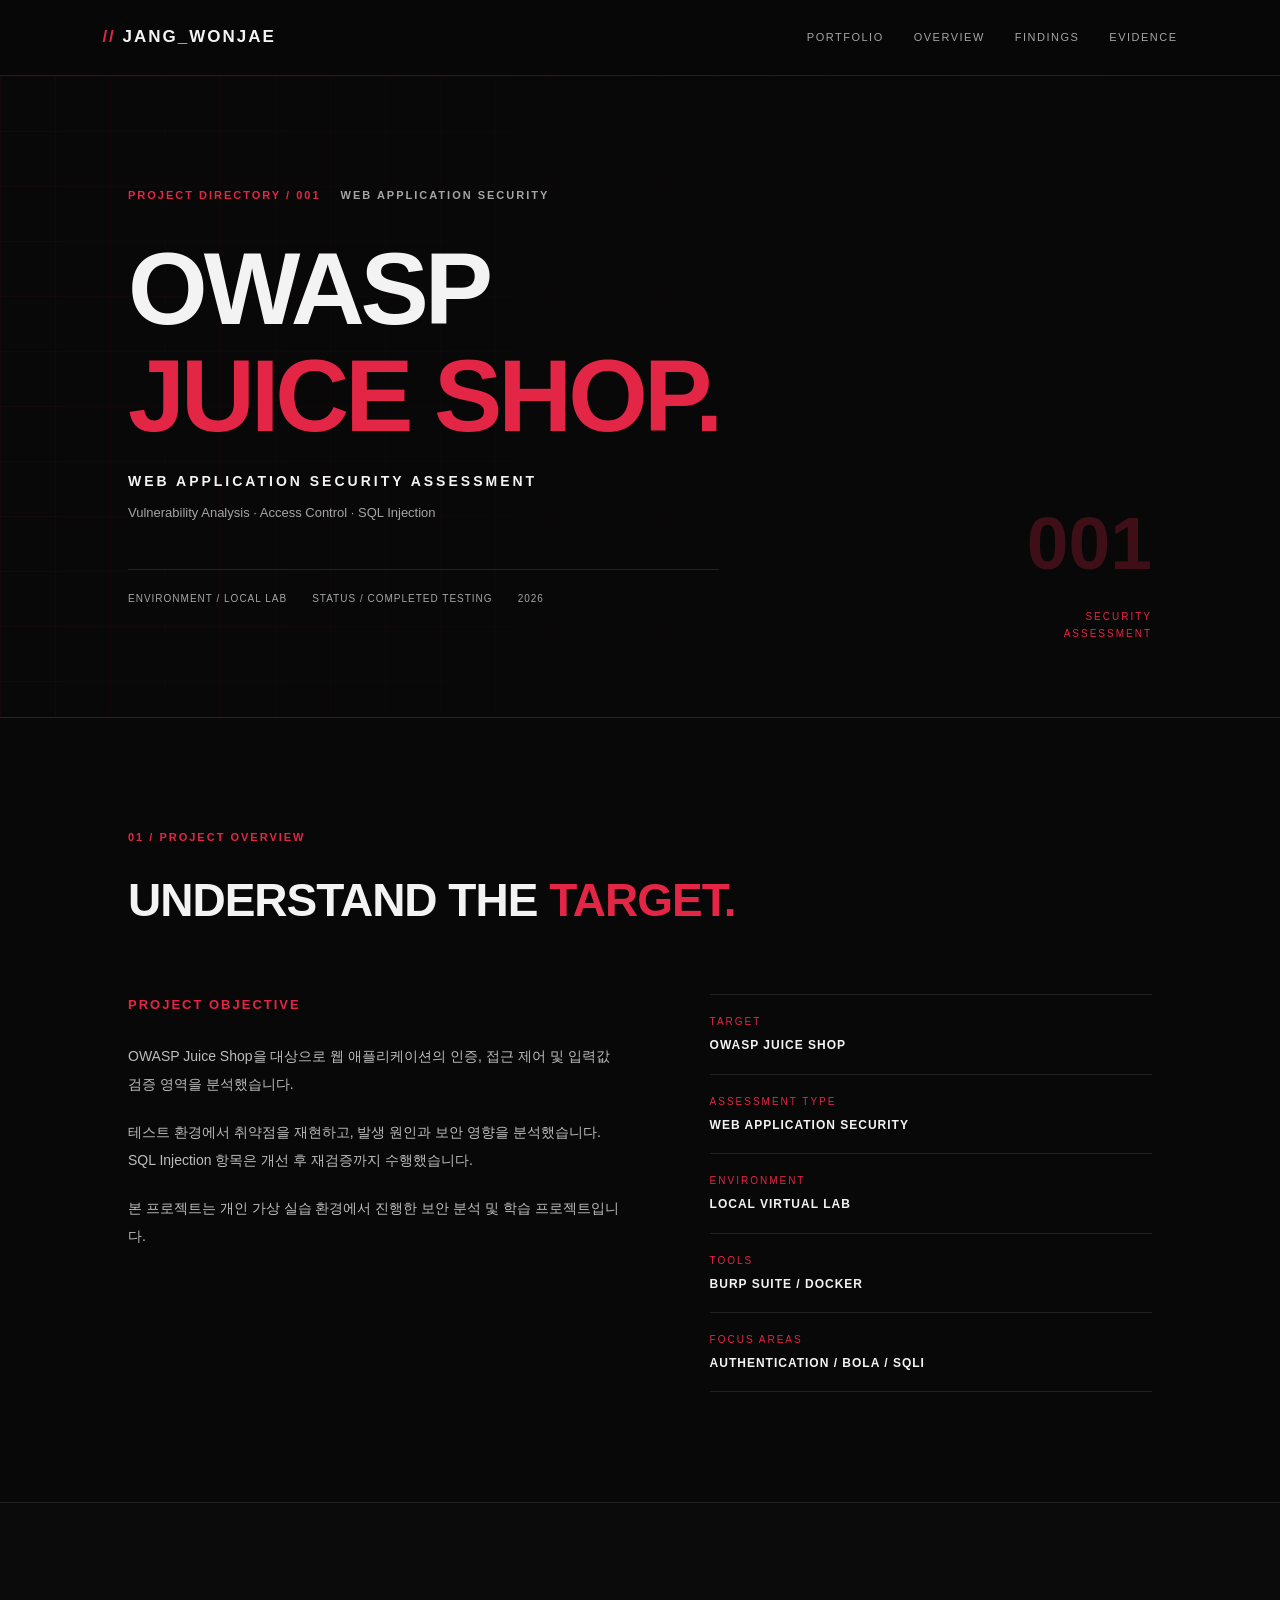
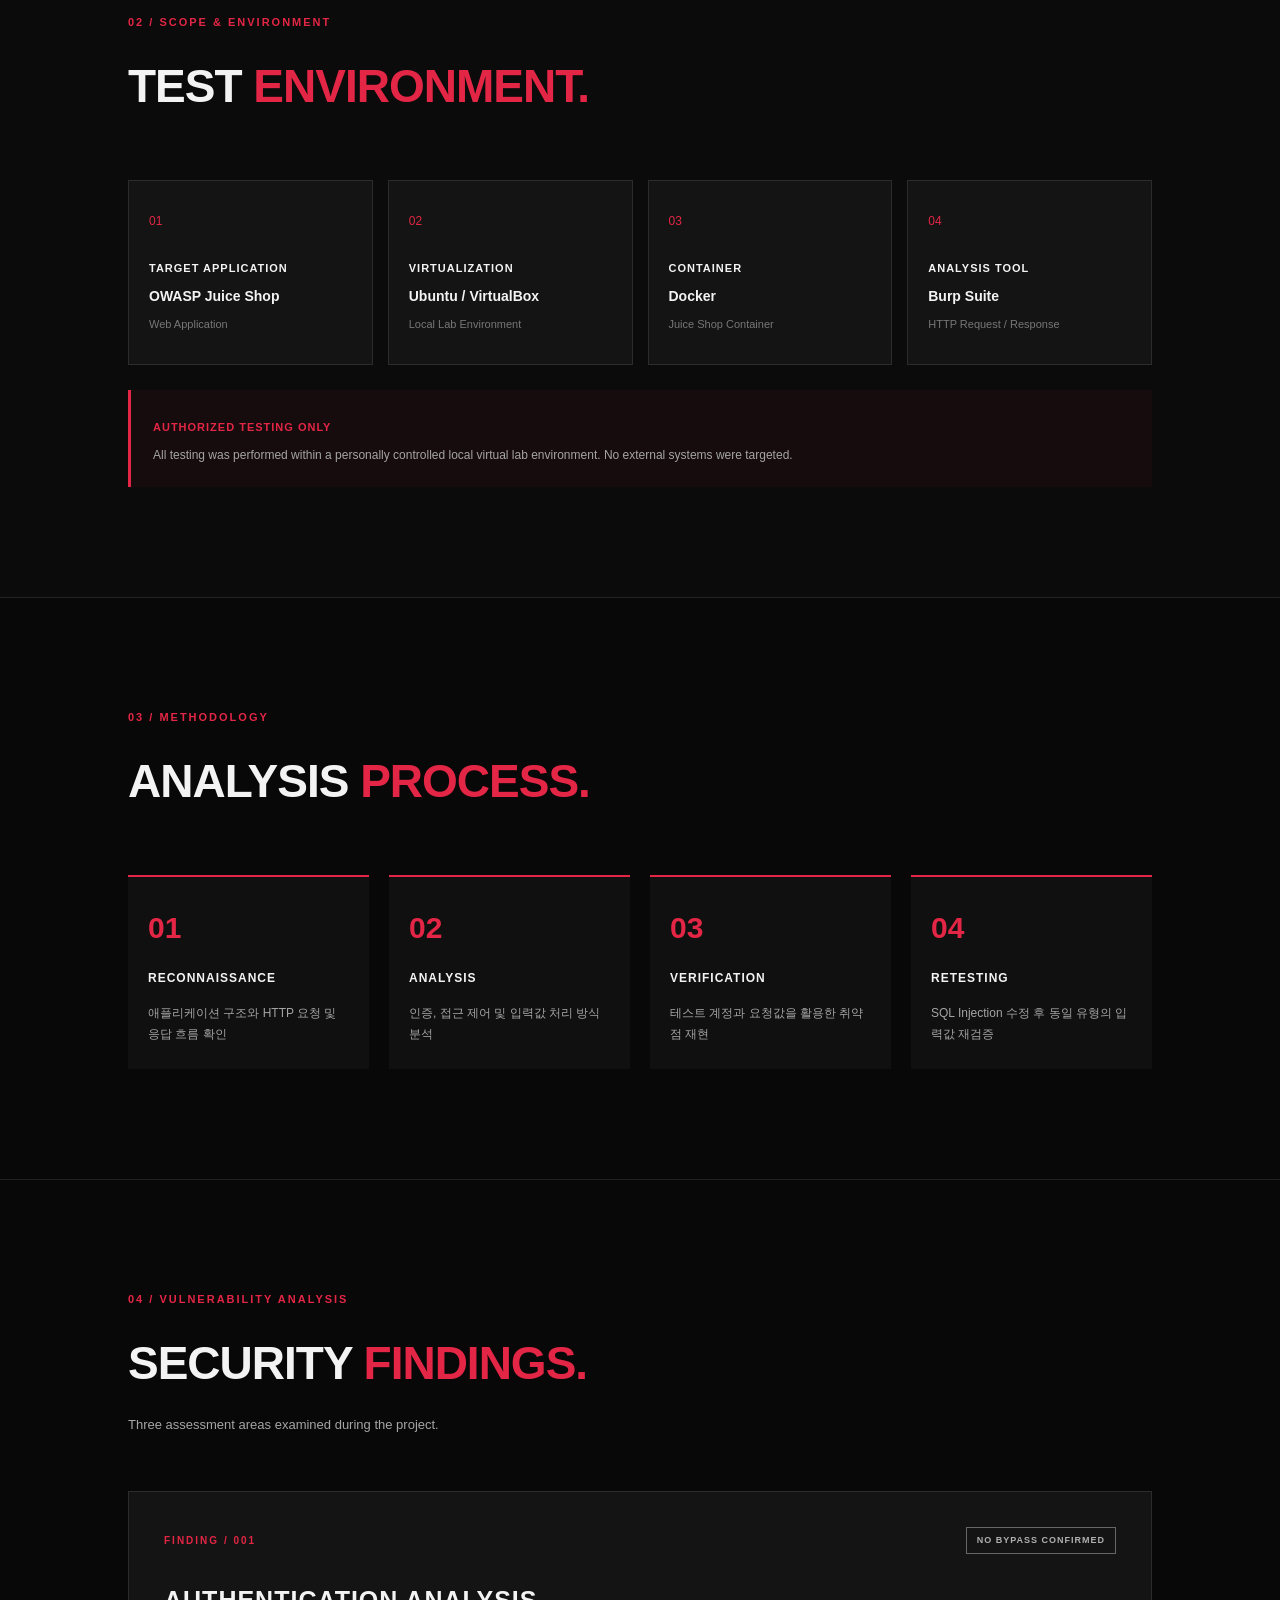
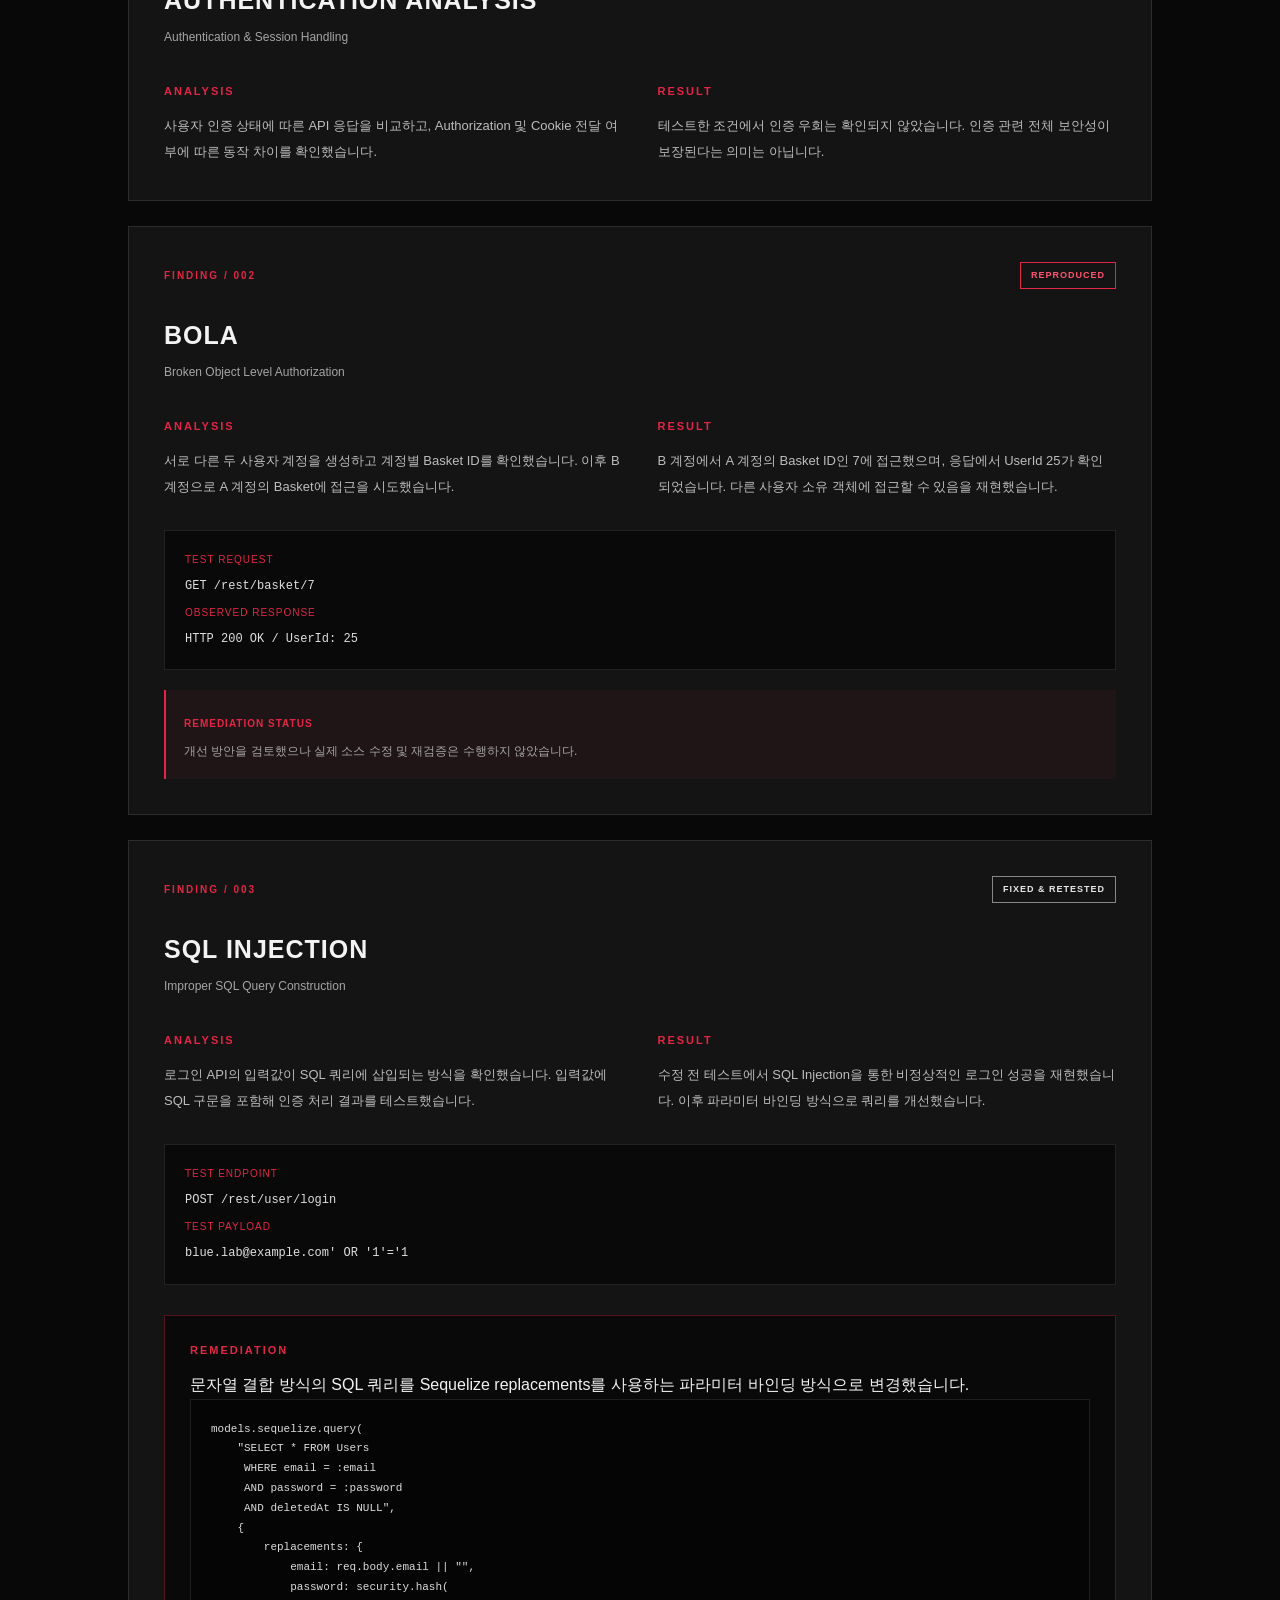
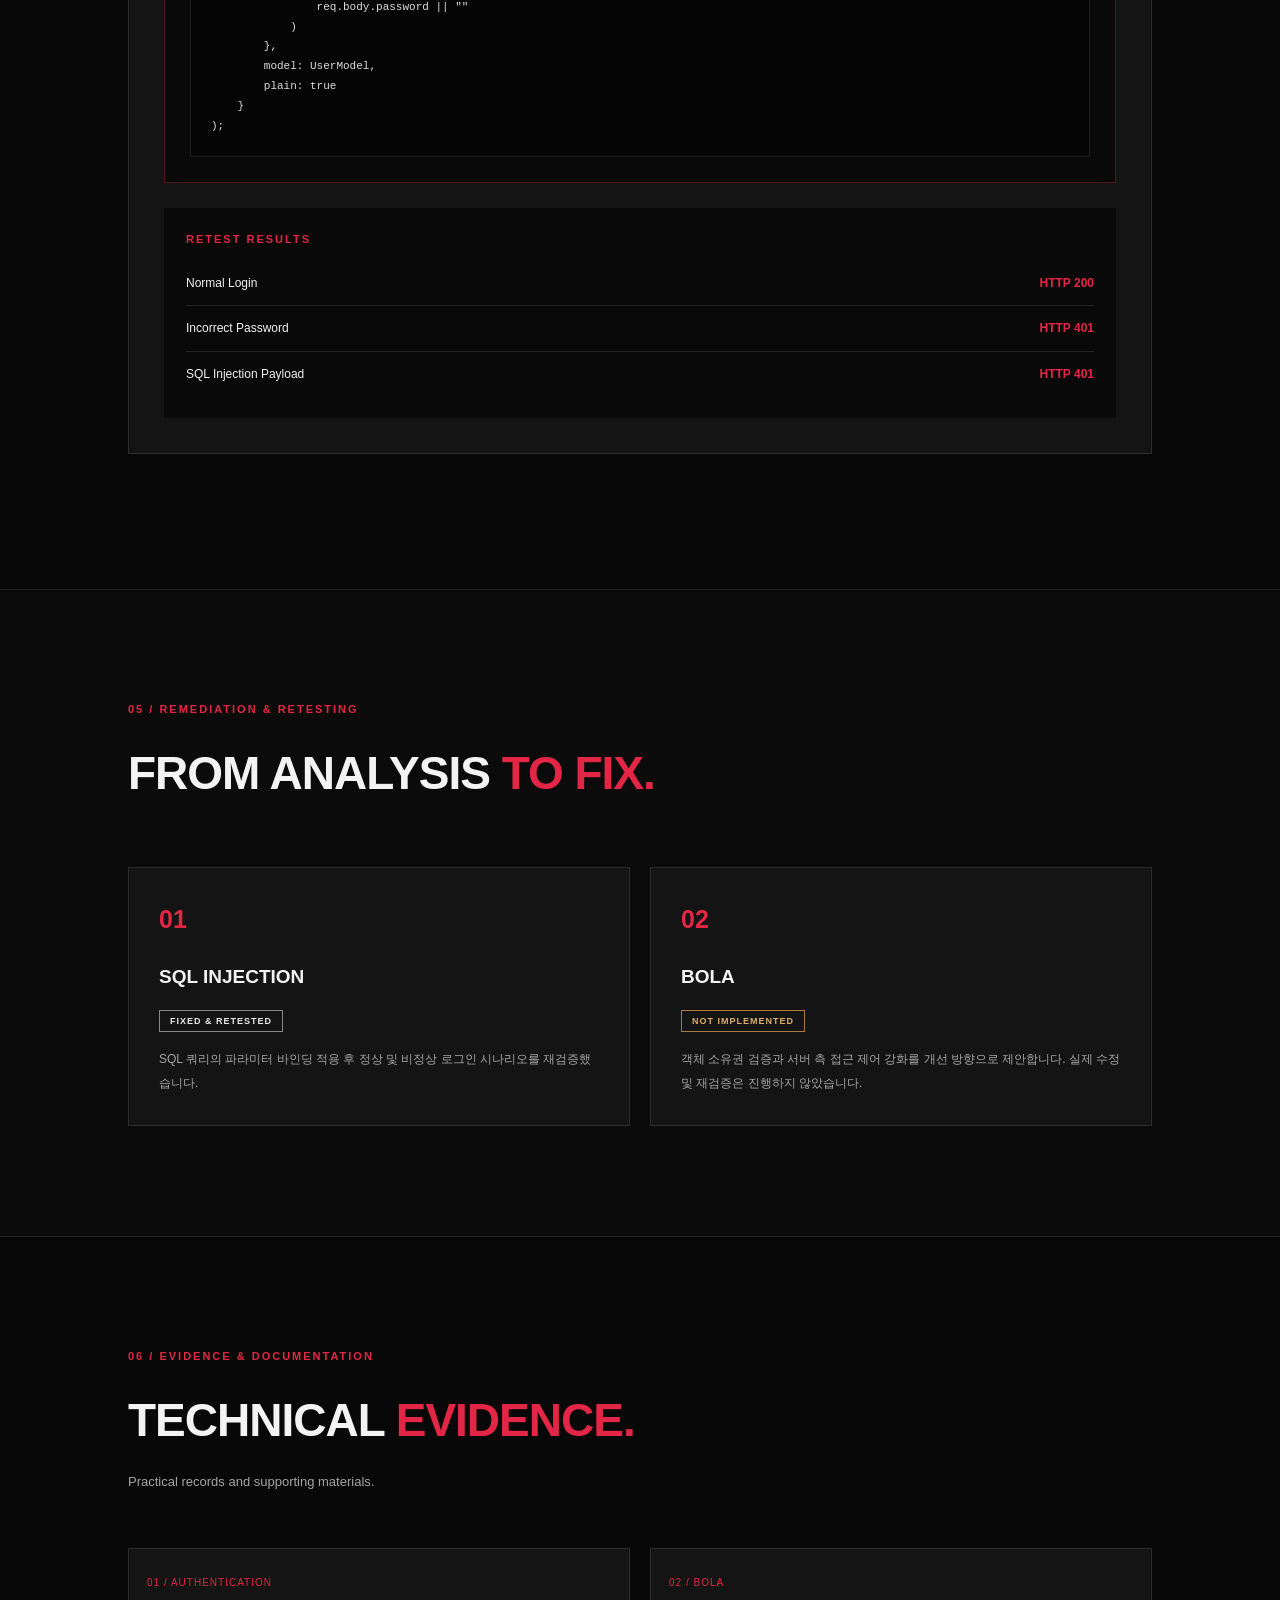
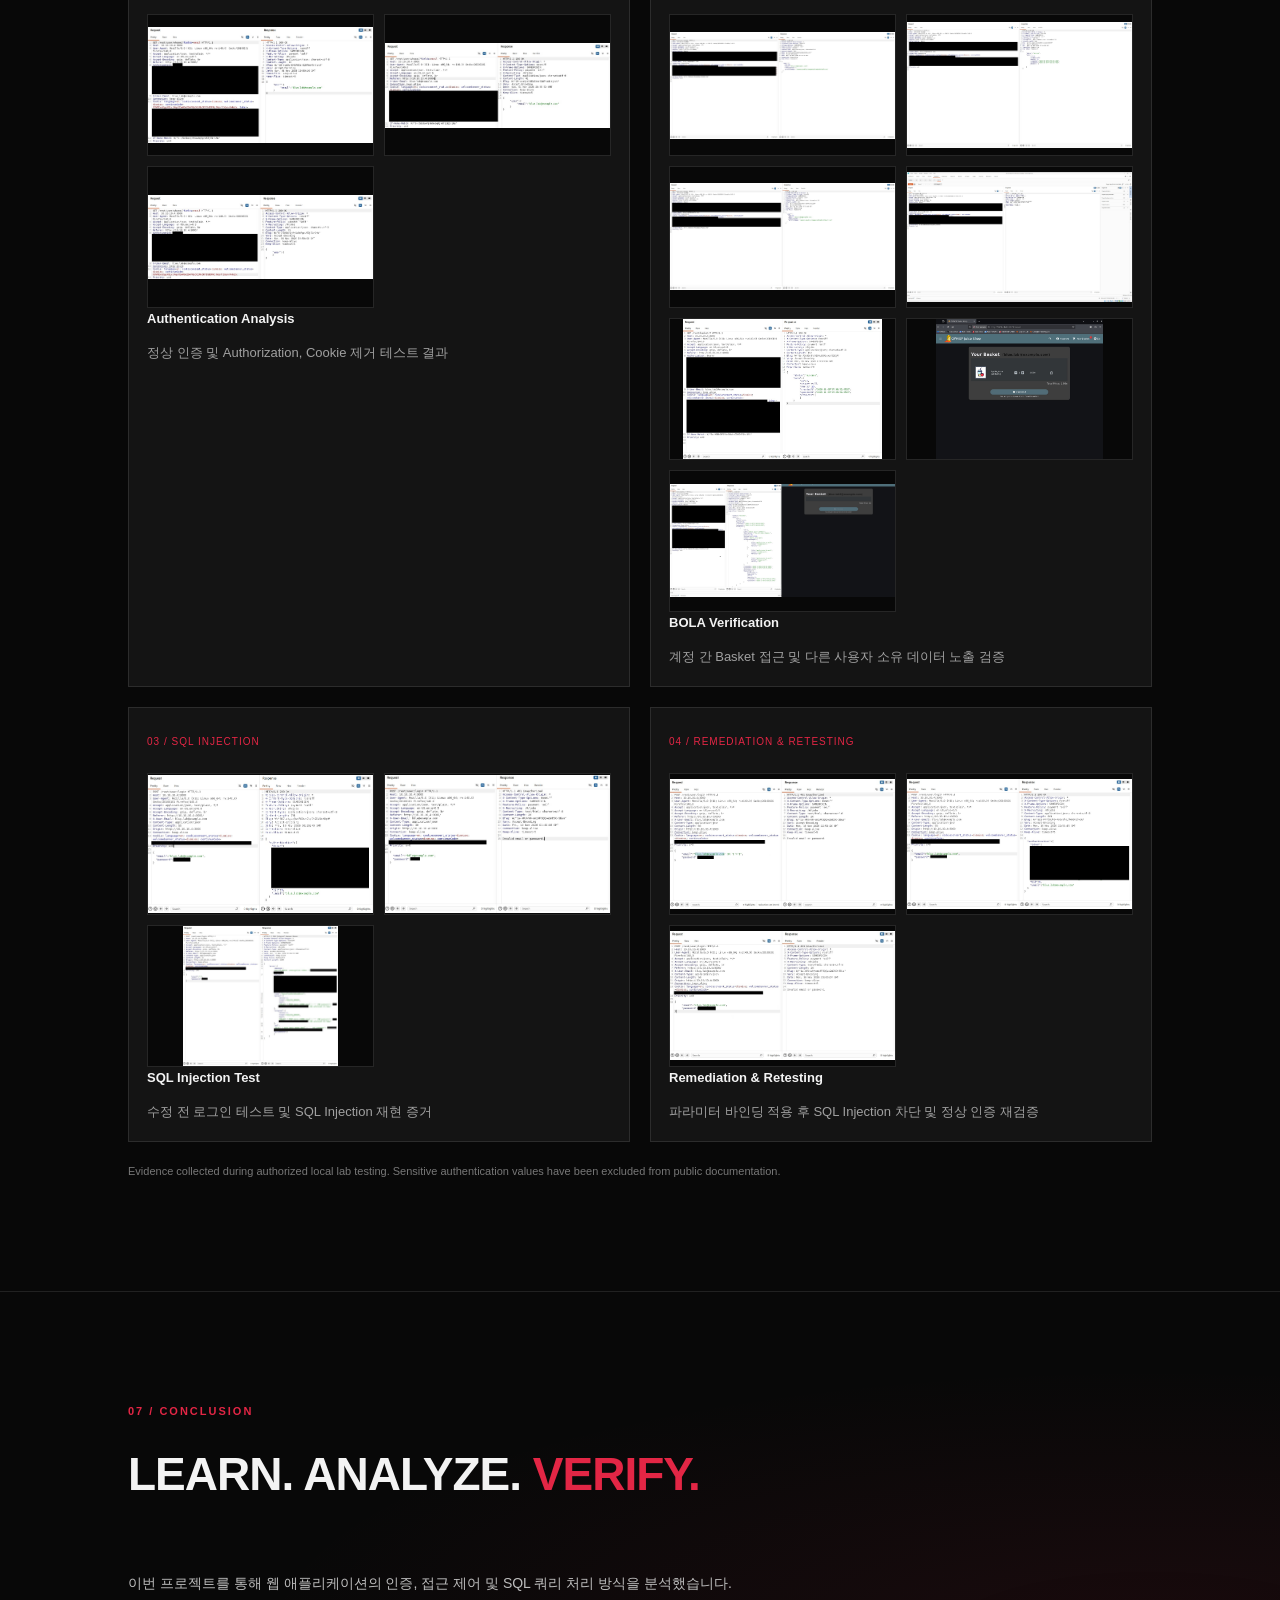
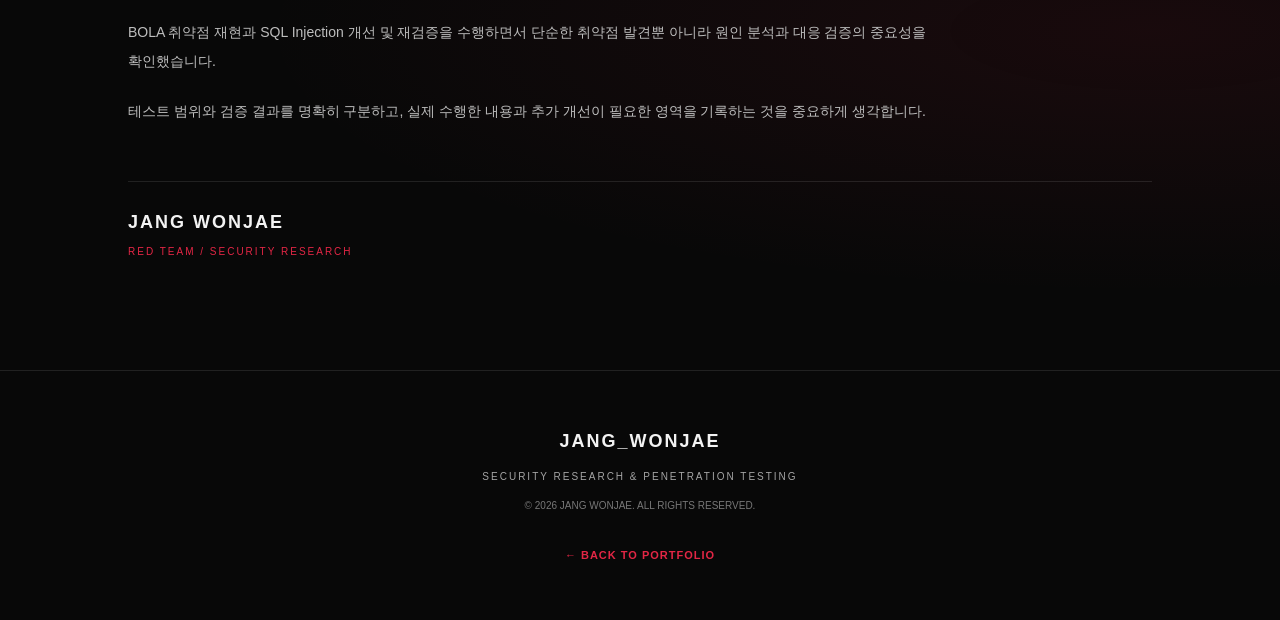
==== commit 6902f77d: "Add technical dvidence images to juice shop project" ====
--- a/docs/projects/juice-shop/index.html
+++ b/docs/projects/juice-shop/index.html
@@ -480,65 +480,175 @@
 
         </section>
 
-        <section id="evidence" class="section evidence-section">
-
-            <div class="section-heading">
-                <p class="section-label">06 / EVIDENCE & DOCUMENTATION</p>
-                <h2>
-                    TECHNICAL <span>EVIDENCE.</span>
-                </h2>
-
-                <p>
-                    Practical records and supporting materials.
-                </p>
-            </div>
-
-            <div class="evidence-grid">
-
-                <article class="evidence-card">
-                    <span>01 / AUTHENTICATION</span>
-                    <div class="evidence-placeholder">
-                        <span>SCREENSHOT</span>
-                        <p>인증 요청 및 응답 분석 자료 추가 예정</p>
-                    </div>
-                    <h3>Authentication Analysis</h3>
-                </article>
-
-                <article class="evidence-card">
-                    <span>02 / BOLA</span>
-                    <div class="evidence-placeholder">
-                        <span>SCREENSHOT</span>
-                        <p>Basket 접근 재현 자료 추가 예정</p>
-                    </div>
-                    <h3>BOLA Verification</h3>
-                </article>
-
-                <article class="evidence-card">
-                    <span>03 / SQL INJECTION</span>
-                    <div class="evidence-placeholder">
-                        <span>SCREENSHOT</span>
-                        <p>수정 전 취약점 재현 자료 추가 예정</p>
-                    </div>
-                    <h3>SQL Injection Test</h3>
-                </article>
-
-                <article class="evidence-card">
-                    <span>04 / RETESTING</span>
-                    <div class="evidence-placeholder">
-                        <span>SCREENSHOT</span>
-                        <p>수정 후 재검증 자료 추가 예정</p>
-                    </div>
-                    <h3>Remediation & Retesting</h3>
-                </article>
-
-            </div>
-
-            <p class="evidence-disclaimer">
-                Evidence placeholders are provided for future sanitized
-                screenshots and supporting documentation.
+<section id="evidence" class="section evidence-section">
+
+    <div class="section-heading">
+        <p class="section-label">06 / EVIDENCE & DOCUMENTATION</p>
+        <h2>
+            TECHNICAL <span>EVIDENCE.</span>
+        </h2>
+        <p>
+            Practical records and supporting materials.
+        </p>
+    </div>
+
+    <div class="evidence-grid">
+
+        <!-- 01 AUTHENTICATION -->
+        <article class="evidence-card">
+            <span>01 / AUTHENTICATION</span>
+
+            <div class="evidence-images">
+                <a href="evidence/authentication/auth-01-original.jpg" target="_blank">
+                    <img src="evidence/authentication/auth-01-original.jpg"
+                         alt="Original authentication request and response"
+                         loading="lazy">
+                </a>
+
+                <a href="evidence/authentication/auth-02-no-authorization.jpg" target="_blank">
+                    <img src="evidence/authentication/auth-02-no-authorization.jpg"
+                         alt="Authentication test without Authorization header"
+                         loading="lazy">
+                </a>
+
+                <a href="evidence/authentication/auth-03-no-cookie-token.jpg" target="_blank">
+                    <img src="evidence/authentication/auth-03-no-cookie-token.jpg"
+                         alt="Authentication test without Cookie token"
+                         loading="lazy">
+                </a>
+            </div>
+
+            <h3>Authentication Analysis</h3>
+            <p class="evidence-description">
+                정상 인증 및 Authorization, Cookie 제거 테스트 결과
             </p>
-
-        </section>
+        </article>
+
+
+        <!-- 02 BOLA -->
+        <article class="evidence-card">
+            <span>02 / BOLA</span>
+
+            <div class="evidence-images">
+                <a href="evidence/access-control/ac-01-account-a-identity.jpg" target="_blank">
+                    <img src="evidence/access-control/ac-01-account-a-identity.jpg"
+                         alt="Account A identity"
+                         loading="lazy">
+                </a>
+
+                <a href="evidence/access-control/ac-02-account-a-basket.jpg" target="_blank">
+                    <img src="evidence/access-control/ac-02-account-a-basket.jpg"
+                         alt="Account A basket"
+                         loading="lazy">
+                </a>
+
+                <a href="evidence/access-control/ac-03-account-b-identity.jpg" target="_blank">
+                    <img src="evidence/access-control/ac-03-account-b-identity.jpg"
+                         alt="Account B identity"
+                         loading="lazy">
+                </a>
+
+                <a href="evidence/access-control/ac-04-account-b-own-basket.jpg" target="_blank">
+                    <img src="evidence/access-control/ac-04-account-b-own-basket.jpg"
+                         alt="Account B own basket"
+                         loading="lazy">
+                </a>
+
+                <a href="evidence/access-control/ac-05-cross-user-basket-access.jpg" target="_blank">
+                    <img src="evidence/access-control/ac-05-cross-user-basket-access.jpg"
+                         alt="Cross-user basket access"
+                         loading="lazy">
+                </a>
+
+                <a href="evidence/access-control/ac-06-account-a-basket-with-product.jpg" target="_blank">
+                    <img src="evidence/access-control/ac-06-account-a-basket-with-product.jpg"
+                         alt="Account A basket containing a product"
+                         loading="lazy">
+                </a>
+
+                <a href="evidence/access-control/ac-07-cross-user-basket-with-product.jpg" target="_blank">
+                    <img src="evidence/access-control/ac-07-cross-user-basket-with-product.jpg"
+                         alt="Cross-user basket access with product data"
+                         loading="lazy">
+                </a>
+            </div>
+
+            <h3>BOLA Verification</h3>
+            <p class="evidence-description">
+                계정 간 Basket 접근 및 다른 사용자 소유 데이터 노출 검증
+            </p>
+        </article>
+
+
+        <!-- 03 SQL INJECTION -->
+        <article class="evidence-card">
+            <span>03 / SQL INJECTION</span>
+
+            <div class="evidence-images">
+                <a href="evidence/input-validation/sql-injection/sqli-01-normal-login.jpg" target="_blank">
+                    <img src="evidence/input-validation/sql-injection/sqli-01-normal-login.jpg"
+                         alt="Normal login test before remediation"
+                         loading="lazy">
+                </a>
+
+                <a href="evidence/input-validation/sql-injection/sqli-02-invalid-login.jpg" target="_blank">
+                    <img src="evidence/input-validation/sql-injection/sqli-02-invalid-login.jpg"
+                         alt="Invalid login test"
+                         loading="lazy">
+                </a>
+
+                <a href="evidence/input-validation/sql-injection/sqli-03-sql-error.jpg" target="_blank">
+                    <img src="evidence/input-validation/sql-injection/sqli-03-sql-error.jpg"
+                         alt="SQL error during injection testing"
+                         loading="lazy">
+                </a>
+            </div>
+
+            <h3>SQL Injection Test</h3>
+            <p class="evidence-description">
+                수정 전 로그인 테스트 및 SQL Injection 재현 증거
+            </p>
+        </article>
+
+
+        <!-- 04 REMEDIATION & RETESTING -->
+        <article class="evidence-card">
+            <span>04 / REMEDIATION & RETESTING</span>
+
+            <div class="evidence-images">
+                <a href="evidence/input-validation/sql-injection/sqli-04-remediation-blocked.jpg" target="_blank">
+                    <img src="evidence/input-validation/sql-injection/sqli-04-remediation-blocked.jpg"
+                         alt="SQL Injection blocked after remediation"
+                         loading="lazy">
+                </a>
+
+                <a href="evidence/input-validation/sql-injection/sqli-05-normal-login-after-fix.jpg" target="_blank">
+                    <img src="evidence/input-validation/sql-injection/sqli-05-normal-login-after-fix.jpg"
+                         alt="Normal login after remediation"
+                         loading="lazy">
+                </a>
+
+                <a href="evidence/input-validation/sql-injection/sqli-06-invalid-login-after-fix.jpg" target="_blank">
+                    <img src="evidence/input-validation/sql-injection/sqli-06-invalid-login-after-fix.jpg"
+                         alt="Invalid login rejected after remediation"
+                         loading="lazy">
+                </a>
+            </div>
+
+            <h3>Remediation & Retesting</h3>
+            <p class="evidence-description">
+                파라미터 바인딩 적용 후 SQL Injection 차단 및 정상 인증 재검증
+            </p>
+        </article>
+
+    </div>
+
+    <p class="evidence-disclaimer">
+        Evidence collected during authorized local lab testing.
+        Sensitive authentication values have been excluded from public documentation.
+    </p>
+
+</section>
 
         <section class="section conclusion-section">
 
--- a/docs/projects/juice-shop/style.css
+++ b/docs/projects/juice-shop/style.css
@@ -796,3 +796,44 @@
     }
 
 }
+
+.evidence-images {
+    display: grid;
+    grid-template-columns: repeat(2, minmax(0, 1fr));
+    gap: 10px;
+    margin-top: 20px;
+}
+
+.evidence-images a {
+    display: block;
+    overflow: hidden;
+    border: 1px solid rgba(255, 255, 255, 0.12);
+    background: #080808;
+    aspect-ratio: 16 / 10;
+}
+
+.evidence-images img {
+    display: block;
+    width: 100%;
+    height: 100%;
+    object-fit: contain;
+    transition: transform 0.3s ease, opacity 0.3s ease;
+}
+
+.evidence-images a:hover img {
+    transform: scale(1.04);
+    opacity: 0.85;
+}
+
+.evidence-description {
+    margin-top: 12px;
+    color: #a0a0a0;
+    font-size: 13px;
+    line-height: 1.7;
+}
+
+@media (max-width: 600px) {
+    .evidence-images {
+        grid-template-columns: 1fr;
+    }
+}
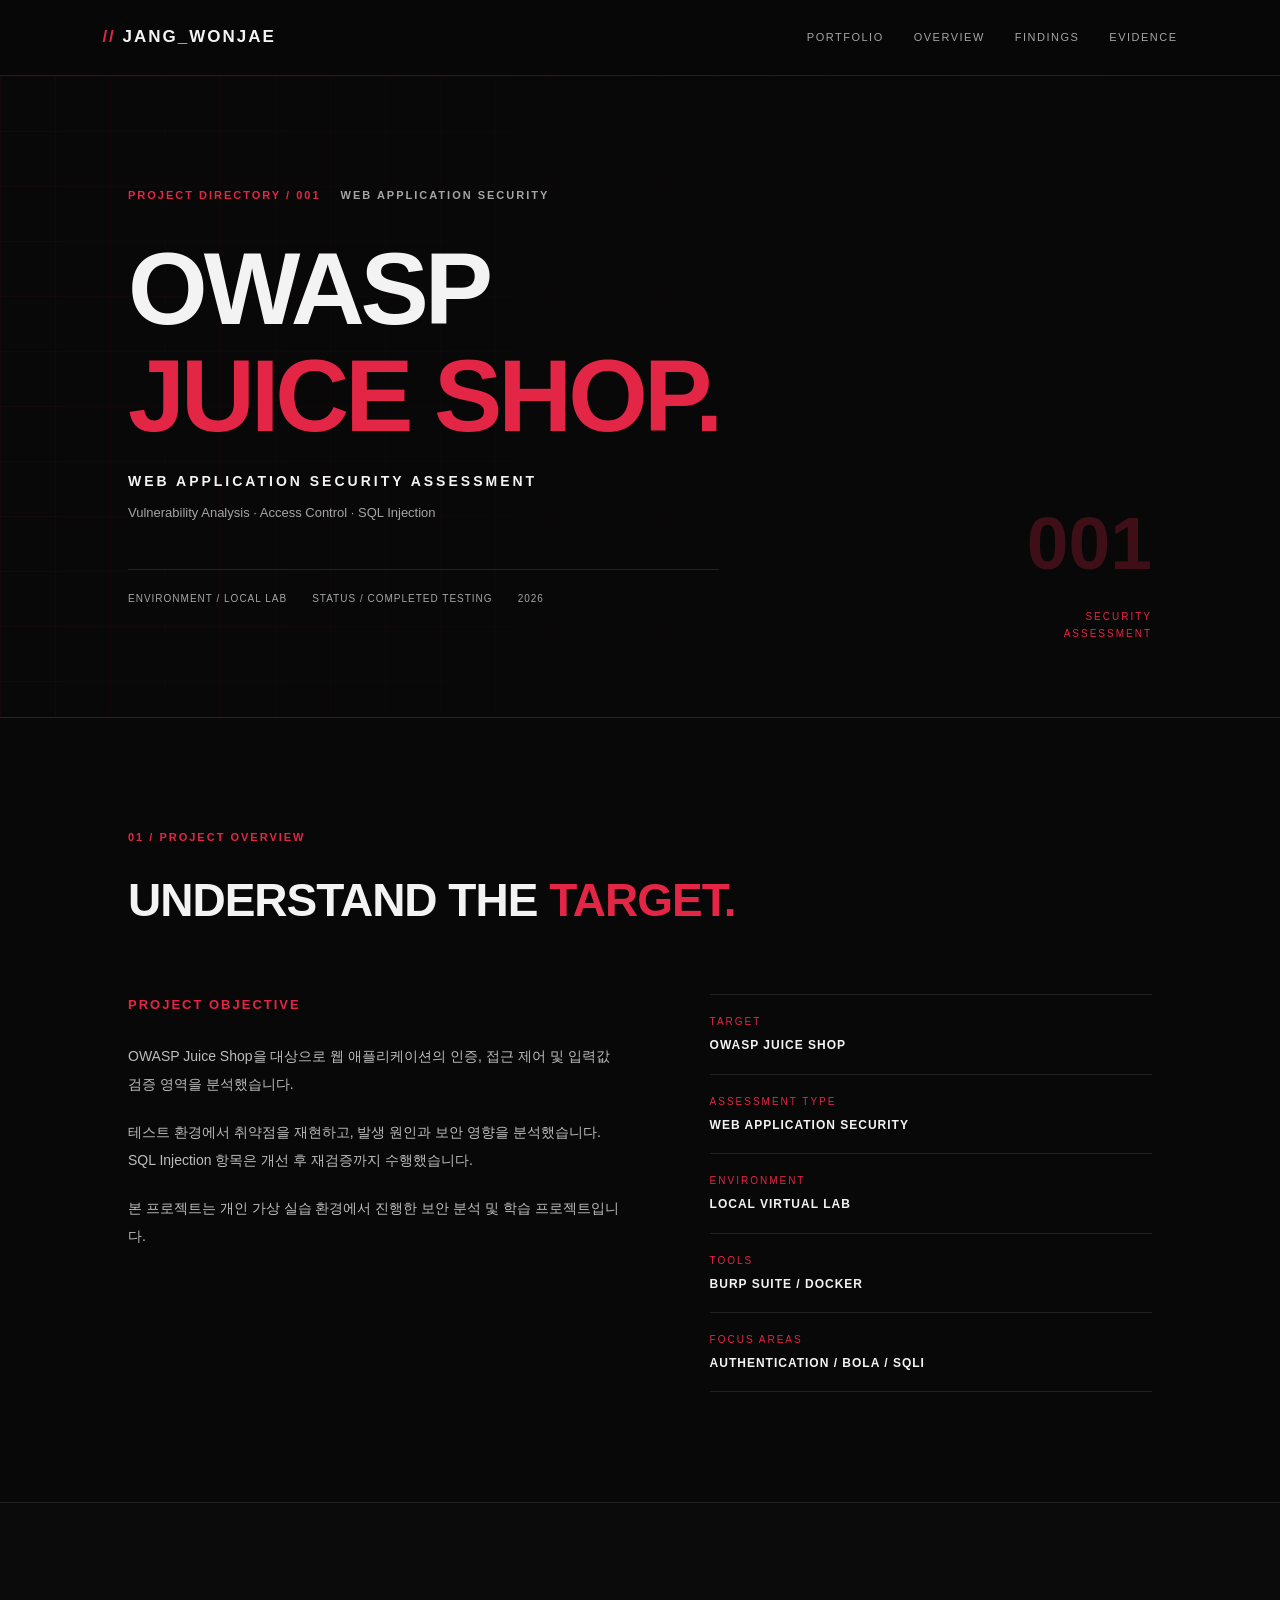
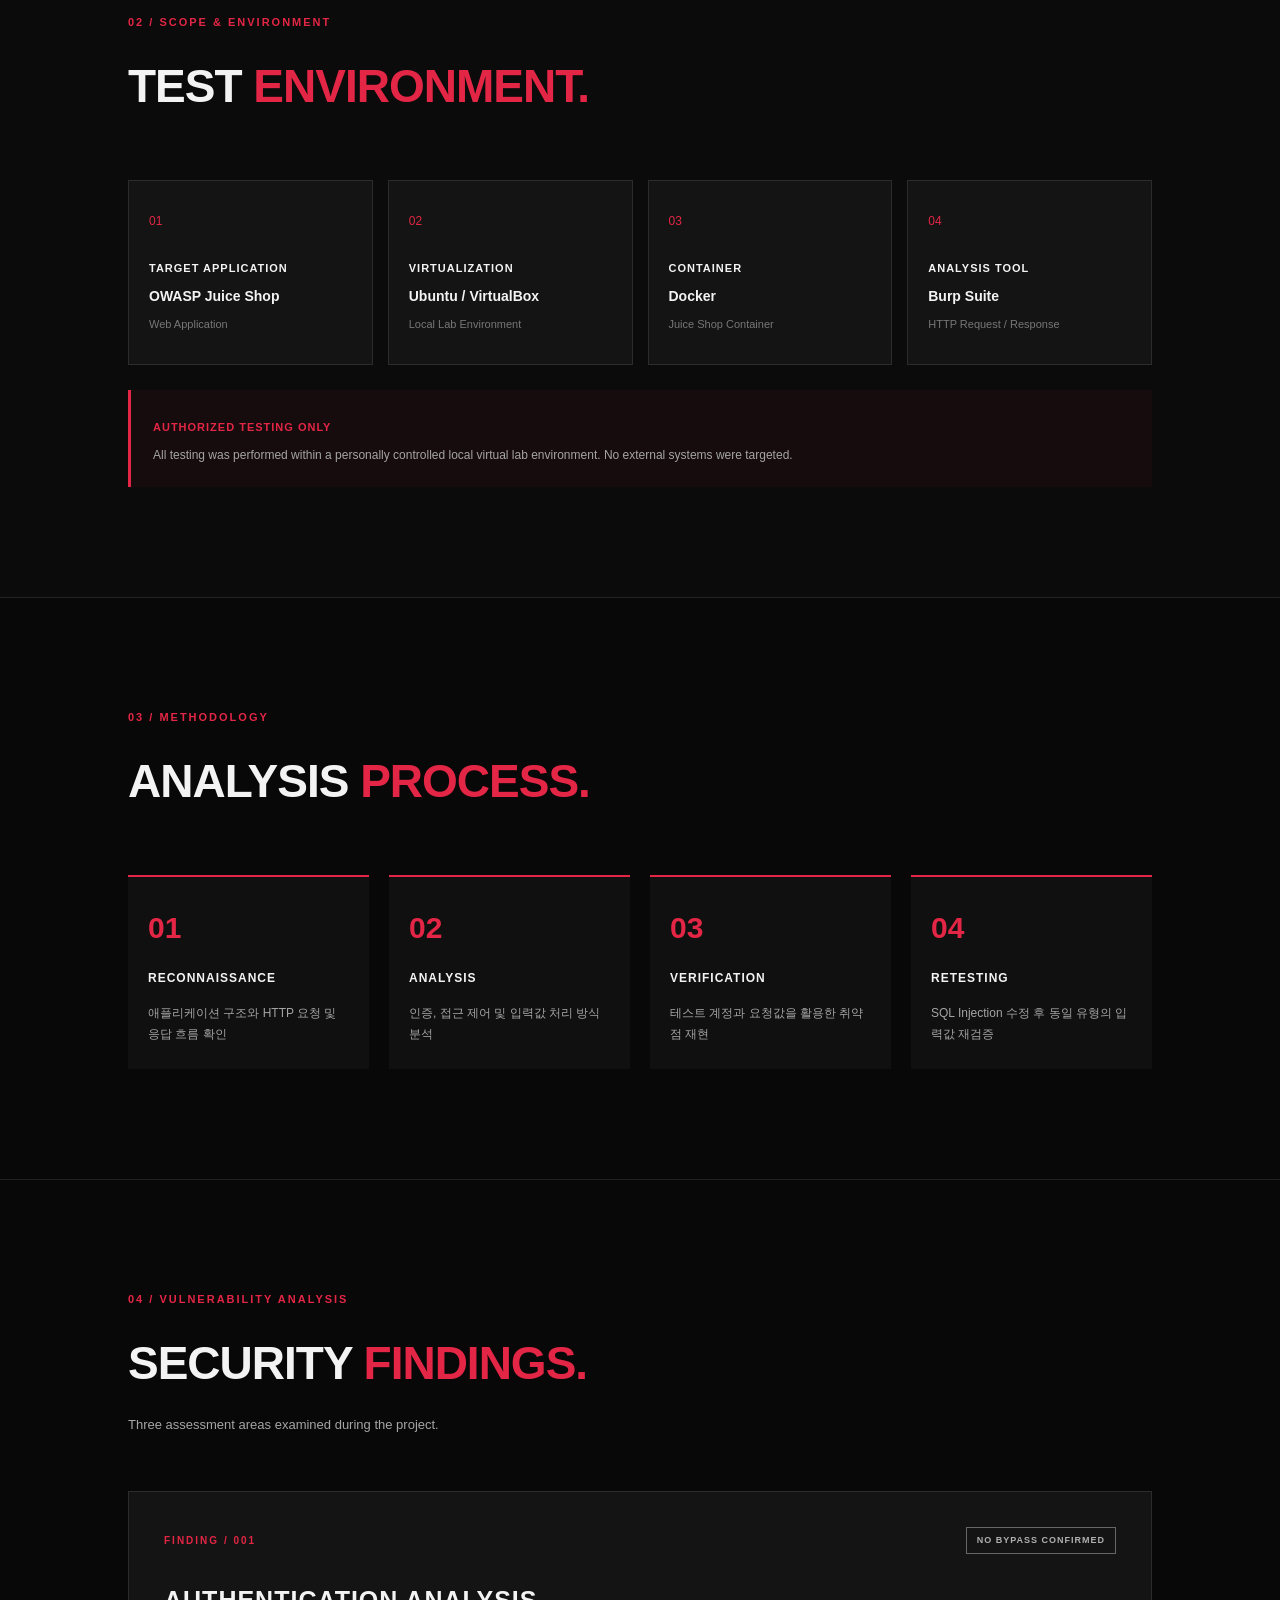
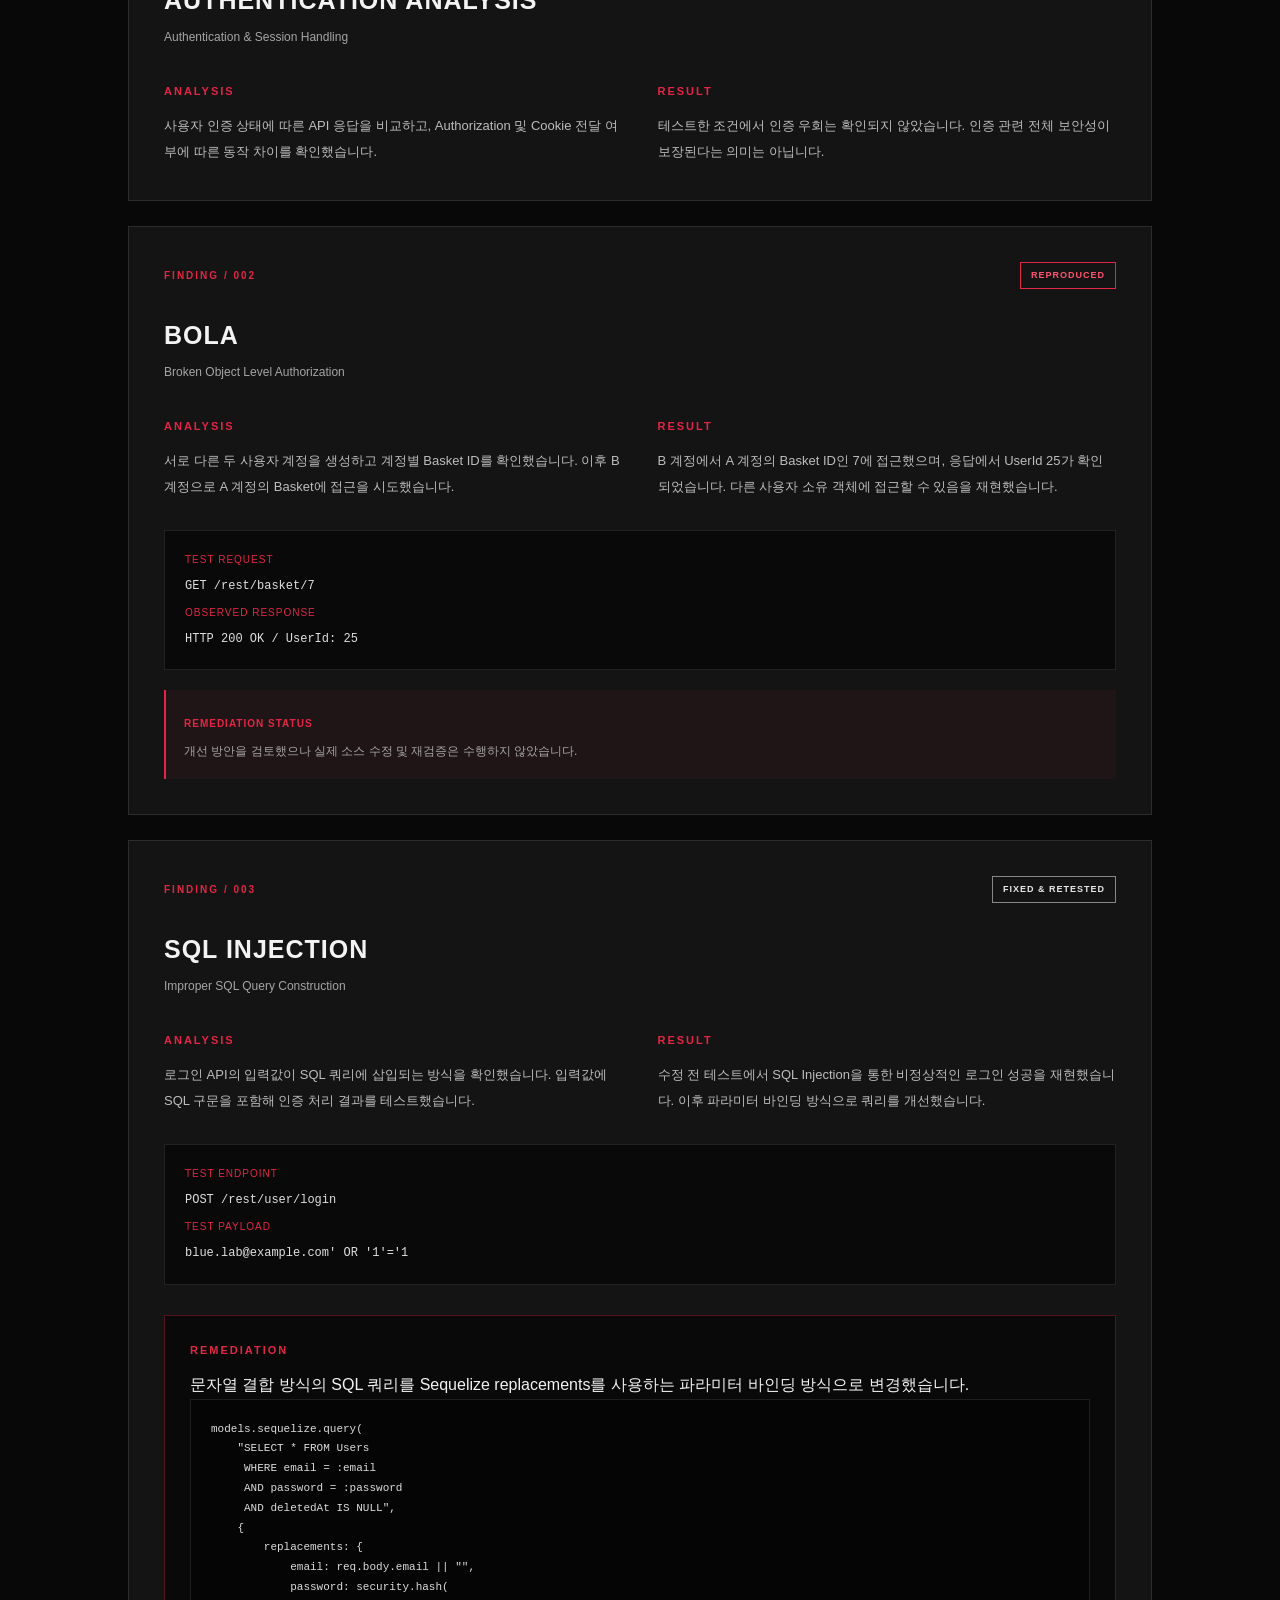
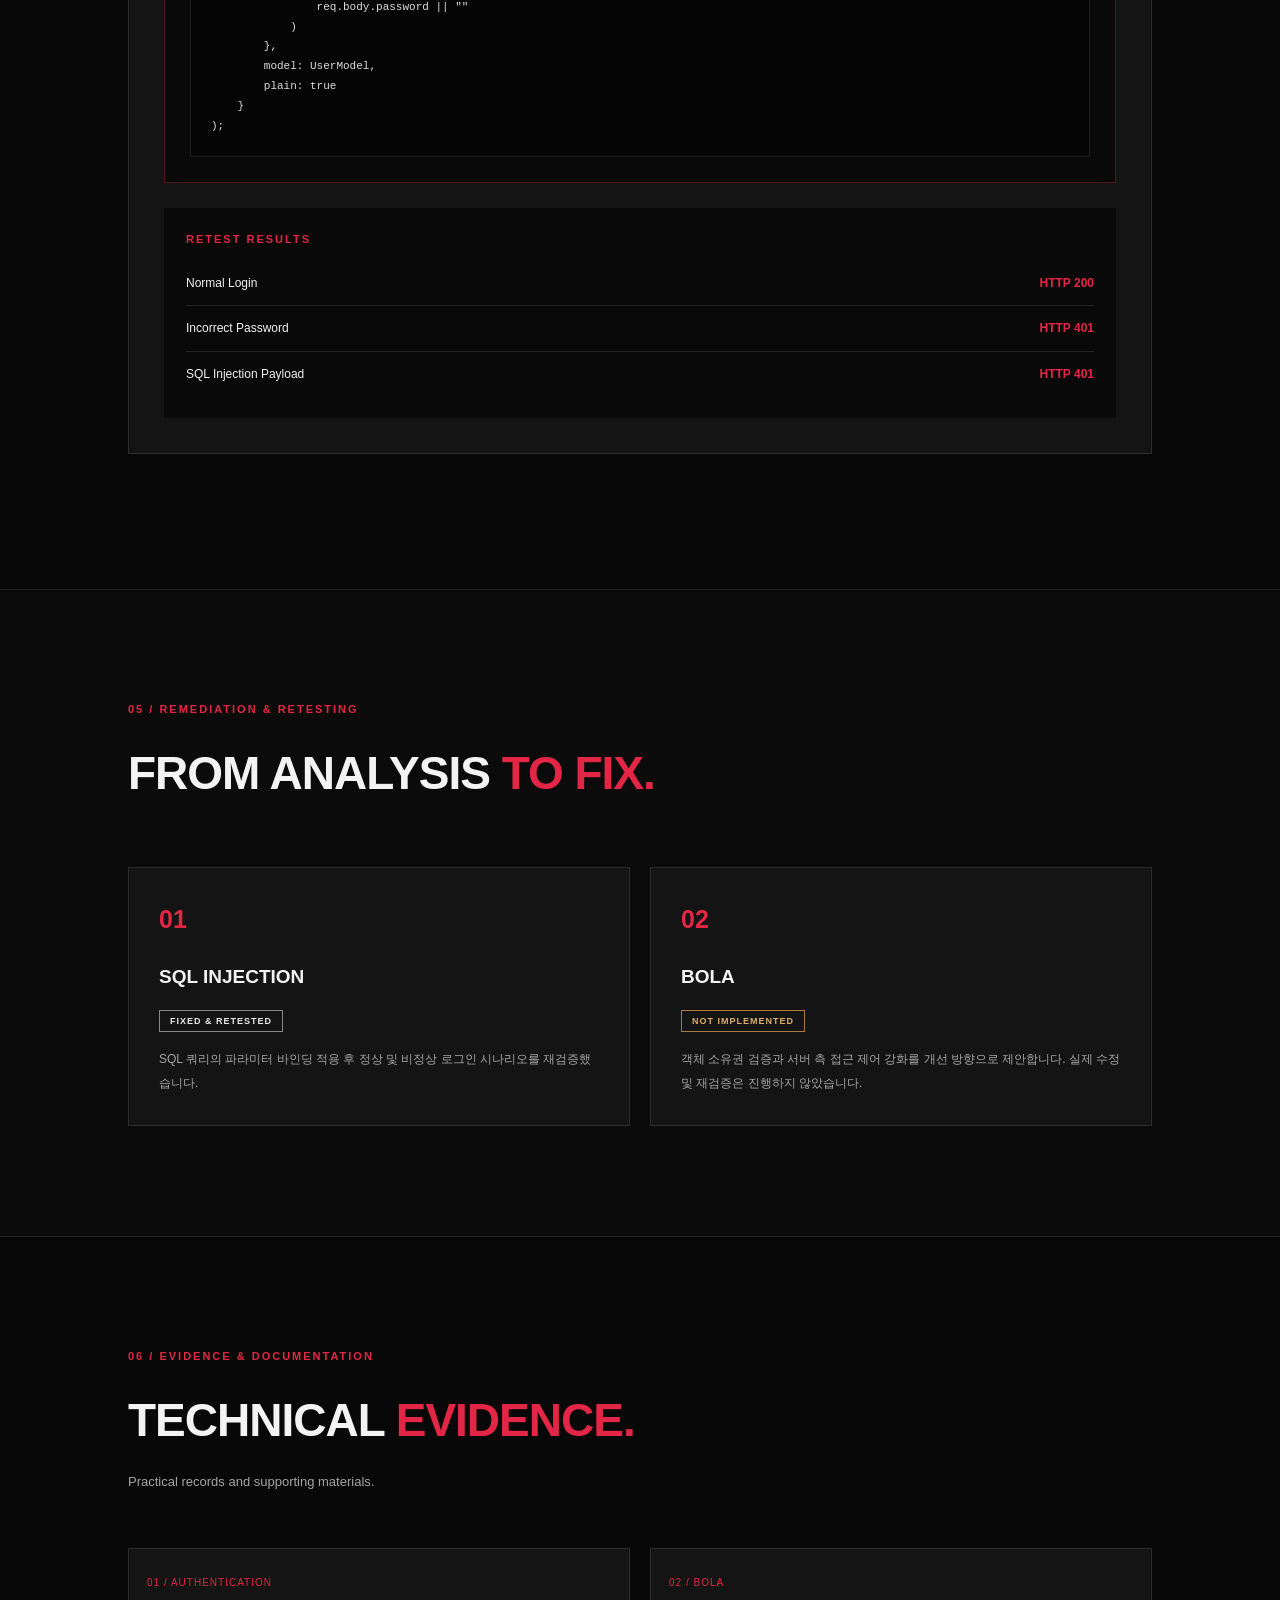
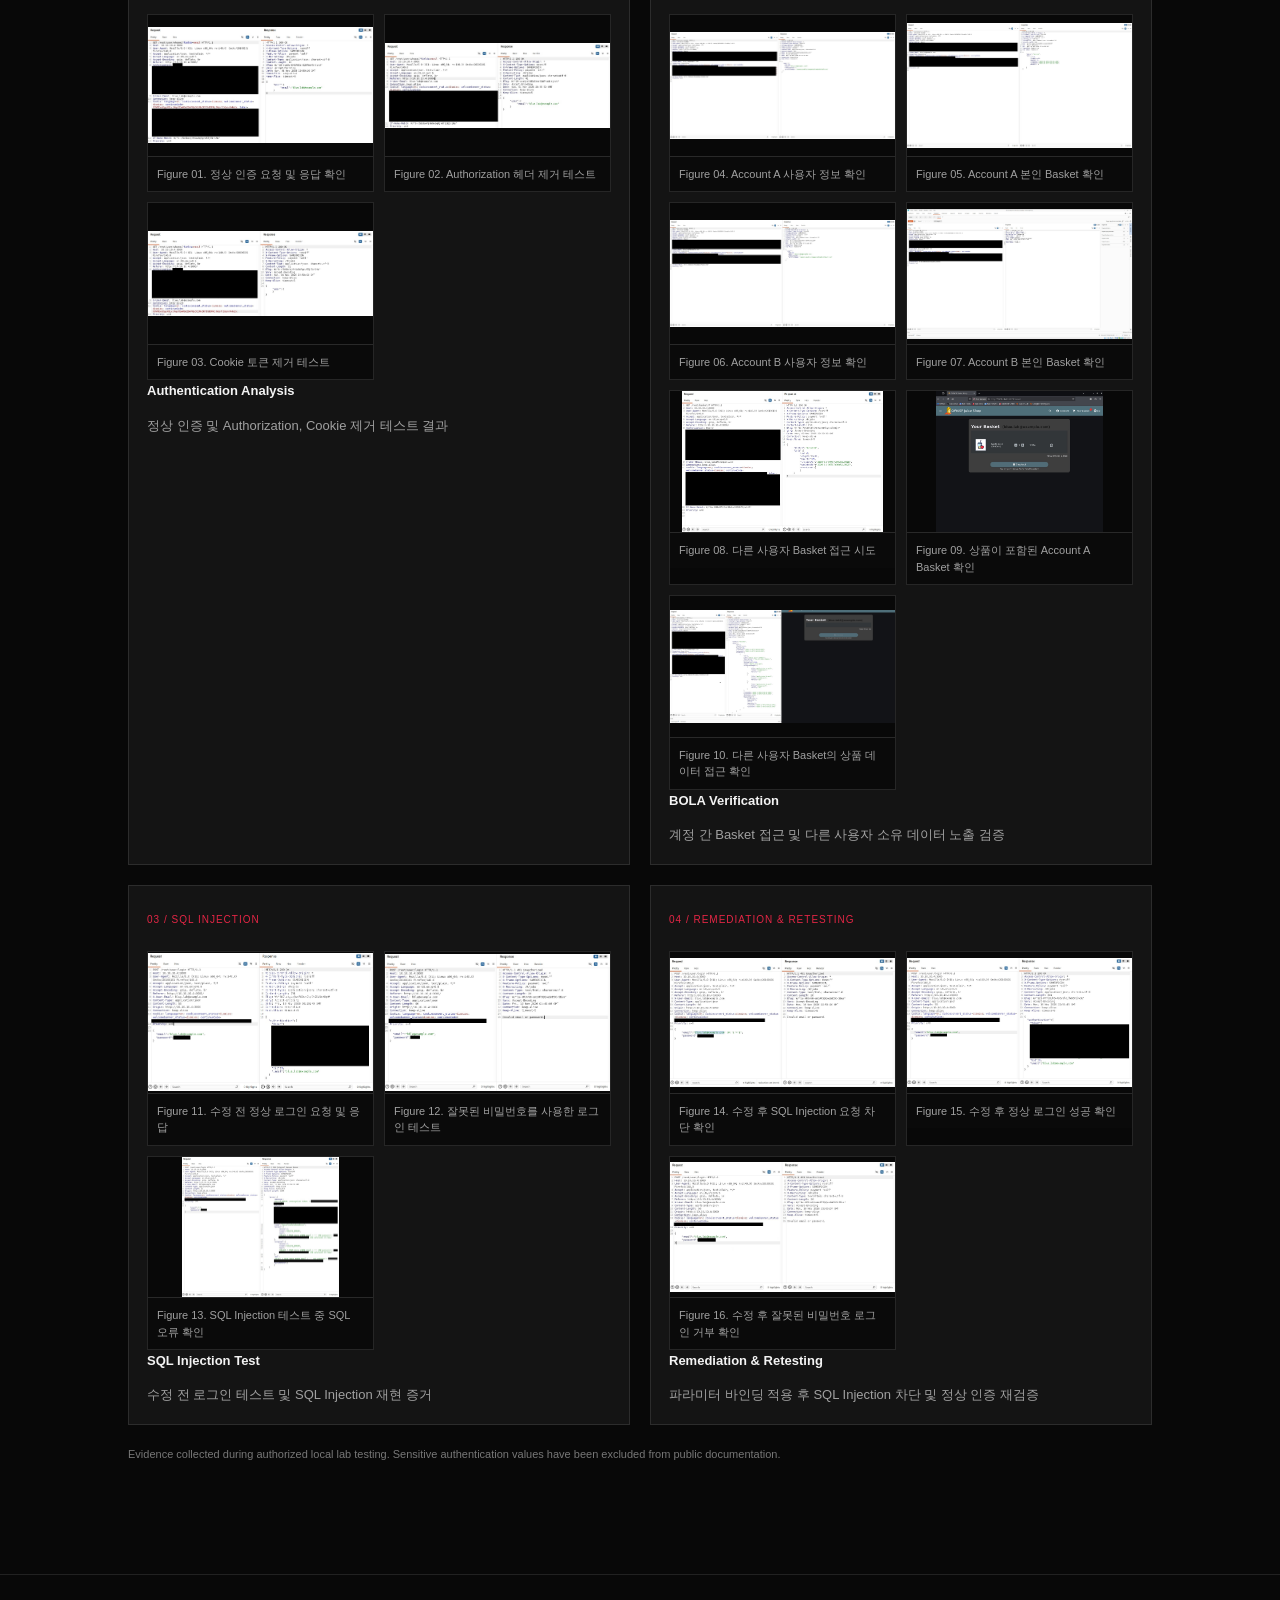
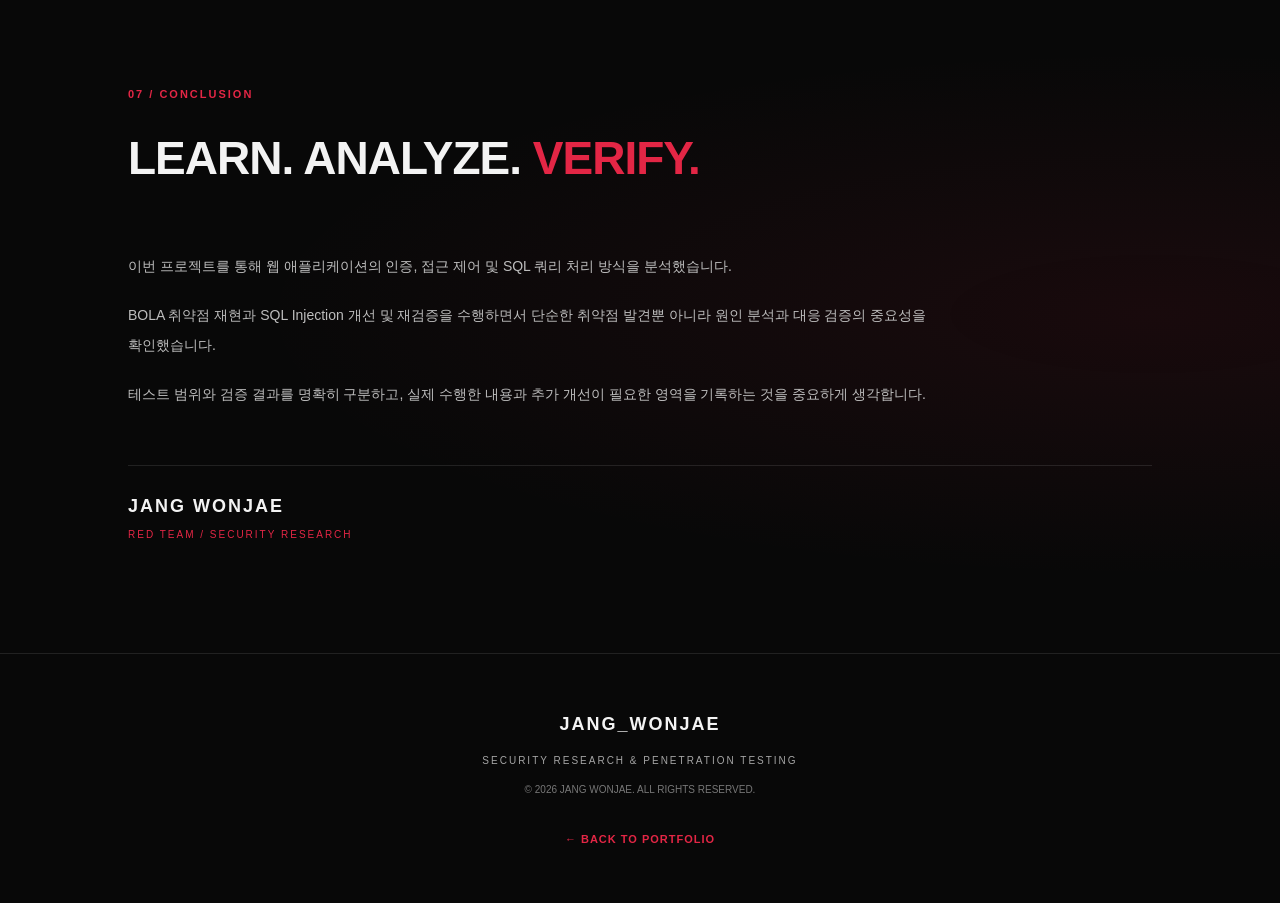
==== commit 1b03eb49: "Add Images Caption" ====
--- a/docs/projects/juice-shop/index.html
+++ b/docs/projects/juice-shop/index.html
@@ -494,28 +494,34 @@
 
     <div class="evidence-grid">
 
-        <!-- 01 AUTHENTICATION -->
         <article class="evidence-card">
             <span>01 / AUTHENTICATION</span>
 
             <div class="evidence-images">
                 <a href="evidence/authentication/auth-01-original.jpg" target="_blank">
                     <img src="evidence/authentication/auth-01-original.jpg"
-                         alt="Original authentication request and response"
-                         loading="lazy">
+                         alt="Original authentication request and response">
+                    <span class="image-caption">
+                        Figure 01. 정상 인증 요청 및 응답 확인
+                    </span>
                 </a>
 
                 <a href="evidence/authentication/auth-02-no-authorization.jpg" target="_blank">
                     <img src="evidence/authentication/auth-02-no-authorization.jpg"
-                         alt="Authentication test without Authorization header"
-                         loading="lazy">
+                         alt="Authentication test without Authorization header">
+                    <span class="image-caption">
+                        Figure 02. Authorization 헤더 제거 테스트
+                    </span>
                 </a>
 
                 <a href="evidence/authentication/auth-03-no-cookie-token.jpg" target="_blank">
                     <img src="evidence/authentication/auth-03-no-cookie-token.jpg"
-                         alt="Authentication test without Cookie token"
-                         loading="lazy">
-                </a>
+                         alt="Authentication test without Cookie token">
+                    <span class="image-caption">
+                        Figure 03. Cookie 토큰 제거 테스트
+                    </span>
+                </a>
+
             </div>
 
             <h3>Authentication Analysis</h3>
@@ -525,7 +531,6 @@
         </article>
 
 
-        <!-- 02 BOLA -->
         <article class="evidence-card">
             <span>02 / BOLA</span>
 
@@ -534,42 +539,70 @@
                     <img src="evidence/access-control/ac-01-account-a-identity.jpg"
                          alt="Account A identity"
                          loading="lazy">
+
+                    <span class="image-caption">
+                        Figure 04. Account A 사용자 정보 확인
+                    </span>
                 </a>
 
                 <a href="evidence/access-control/ac-02-account-a-basket.jpg" target="_blank">
                     <img src="evidence/access-control/ac-02-account-a-basket.jpg"
                          alt="Account A basket"
                          loading="lazy">
+
+                    <span class="image-caption">
+                        Figure 05. Account A 본인 Basket 확인
+                    </span>
                 </a>
 
                 <a href="evidence/access-control/ac-03-account-b-identity.jpg" target="_blank">
                     <img src="evidence/access-control/ac-03-account-b-identity.jpg"
                          alt="Account B identity"
                          loading="lazy">
+
+                    <span class="image-caption">
+                        Figure 06. Account B 사용자 정보 확인
+                    </span>
                 </a>
 
                 <a href="evidence/access-control/ac-04-account-b-own-basket.jpg" target="_blank">
                     <img src="evidence/access-control/ac-04-account-b-own-basket.jpg"
                          alt="Account B own basket"
                          loading="lazy">
+
+                    <span class="image-caption">
+                        Figure 07. Account B 본인 Basket 확인
+                    </span>
                 </a>
 
                 <a href="evidence/access-control/ac-05-cross-user-basket-access.jpg" target="_blank">
                     <img src="evidence/access-control/ac-05-cross-user-basket-access.jpg"
                          alt="Cross-user basket access"
                          loading="lazy">
+
+                    <span class="image-caption">
+                        Figure 08. 다른 사용자 Basket 접근 시도
+                    </span>
                 </a>
 
                 <a href="evidence/access-control/ac-06-account-a-basket-with-product.jpg" target="_blank">
                     <img src="evidence/access-control/ac-06-account-a-basket-with-product.jpg"
                          alt="Account A basket containing a product"
                          loading="lazy">
+
+                    <span class="image-caption">
+                        Figure 09. 상품이 포함된 Account A Basket 확인
+                    </span>
                 </a>
 
                 <a href="evidence/access-control/ac-07-cross-user-basket-with-product.jpg" target="_blank">
                     <img src="evidence/access-control/ac-07-cross-user-basket-with-product.jpg"
                          alt="Cross-user basket access with product data"
                          loading="lazy">
+
+                    <span class="image-caption">
+                        Figure 10. 다른 사용자 Basket의 상품 데이터 접근 확인
+                    </span>
                 </a>
             </div>
 
@@ -580,7 +613,6 @@
         </article>
 
 
-        <!-- 03 SQL INJECTION -->
         <article class="evidence-card">
             <span>03 / SQL INJECTION</span>
 
@@ -589,18 +621,30 @@
                     <img src="evidence/input-validation/sql-injection/sqli-01-normal-login.jpg"
                          alt="Normal login test before remediation"
                          loading="lazy">
+
+                    <span class="image-caption">
+                        Figure 11. 수정 전 정상 로그인 요청 및 응답
+                    </span>
                 </a>
 
                 <a href="evidence/input-validation/sql-injection/sqli-02-invalid-login.jpg" target="_blank">
                     <img src="evidence/input-validation/sql-injection/sqli-02-invalid-login.jpg"
                          alt="Invalid login test"
                          loading="lazy">
+
+                    <span class="image-caption">
+                        Figure 12. 잘못된 비밀번호를 사용한 로그인 테스트
+                    </span>
                 </a>
 
                 <a href="evidence/input-validation/sql-injection/sqli-03-sql-error.jpg" target="_blank">
                     <img src="evidence/input-validation/sql-injection/sqli-03-sql-error.jpg"
                          alt="SQL error during injection testing"
                          loading="lazy">
+
+                    <span class="image-caption">
+                        Figure 13. SQL Injection 테스트 중 SQL 오류 확인
+                    </span>
                 </a>
             </div>
 
@@ -611,7 +655,6 @@
         </article>
 
 
-        <!-- 04 REMEDIATION & RETESTING -->
         <article class="evidence-card">
             <span>04 / REMEDIATION & RETESTING</span>
 
@@ -620,18 +663,30 @@
                     <img src="evidence/input-validation/sql-injection/sqli-04-remediation-blocked.jpg"
                          alt="SQL Injection blocked after remediation"
                          loading="lazy">
+
+                    <span class="image-caption">
+                        Figure 14. 수정 후 SQL Injection 요청 차단 확인
+                    </span>
                 </a>
 
                 <a href="evidence/input-validation/sql-injection/sqli-05-normal-login-after-fix.jpg" target="_blank">
                     <img src="evidence/input-validation/sql-injection/sqli-05-normal-login-after-fix.jpg"
                          alt="Normal login after remediation"
                          loading="lazy">
+
+                    <span class="image-caption">
+                        Figure 15. 수정 후 정상 로그인 성공 확인
+                    </span>
                 </a>
 
                 <a href="evidence/input-validation/sql-injection/sqli-06-invalid-login-after-fix.jpg" target="_blank">
                     <img src="evidence/input-validation/sql-injection/sqli-06-invalid-login-after-fix.jpg"
                          alt="Invalid login rejected after remediation"
                          loading="lazy">
+
+                    <span class="image-caption">
+                        Figure 16. 수정 후 잘못된 비밀번호 로그인 거부 확인
+                    </span>
                 </a>
             </div>
 
--- a/docs/projects/juice-shop/style.css
+++ b/docs/projects/juice-shop/style.css
@@ -805,18 +805,20 @@
 }
 
 .evidence-images a {
-    display: block;
+    display: flex;
+    flex-direction: column;
     overflow: hidden;
     border: 1px solid rgba(255, 255, 255, 0.12);
     background: #080808;
-    aspect-ratio: 16 / 10;
 }
 
 .evidence-images img {
     display: block;
     width: 100%;
-    height: 100%;
+    height: auto;
+    aspect-ratio: 16 / 10;
     object-fit: contain;
+    flex: 0 0 auto;
     transition: transform 0.3s ease, opacity 0.3s ease;
 }
 
@@ -836,4 +838,14 @@
     .evidence-images {
         grid-template-columns: 1fr;
     }
+}
+
+.image-caption {
+    display: block;
+    padding: 9px;
+    color: #a0a0a0;
+    font-size: 11px;
+    line-height: 1.5;
+    border-top: 1px solid #292929;
+    background: #0a0a0a;
 }
